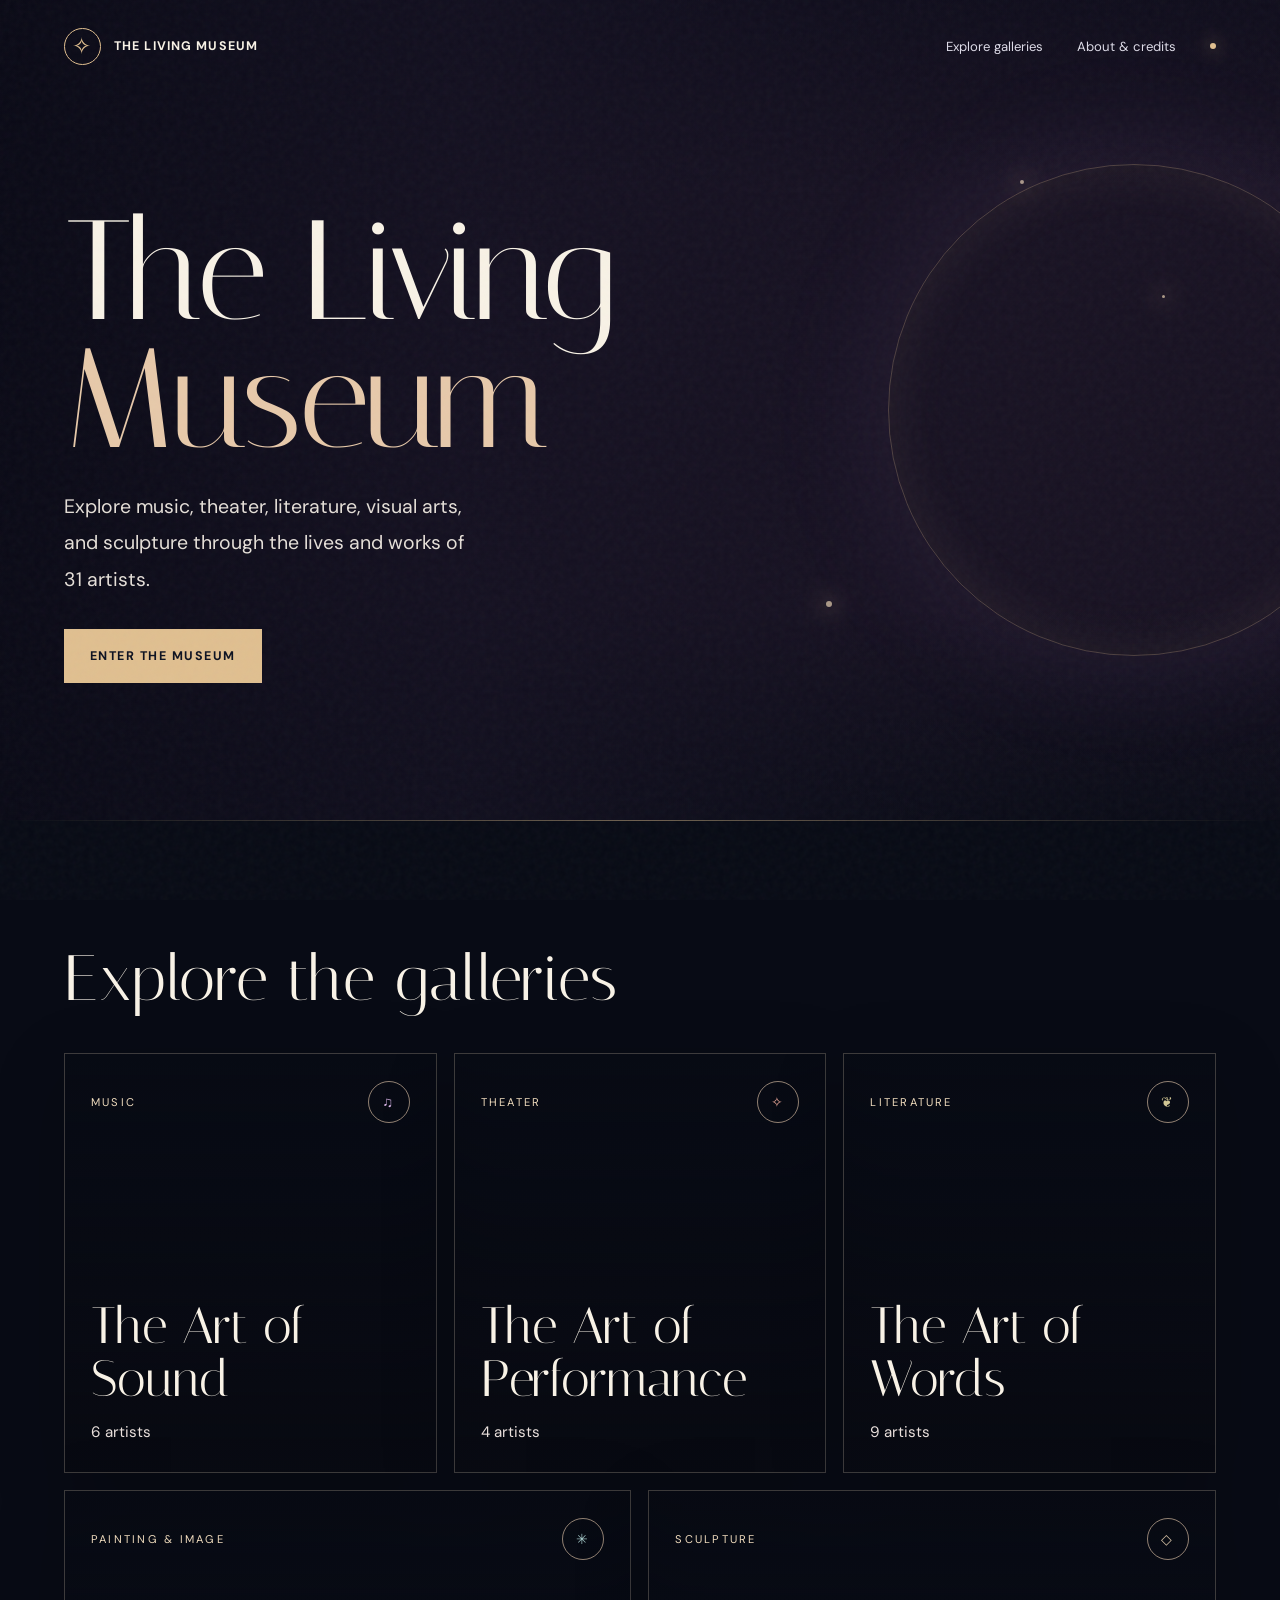
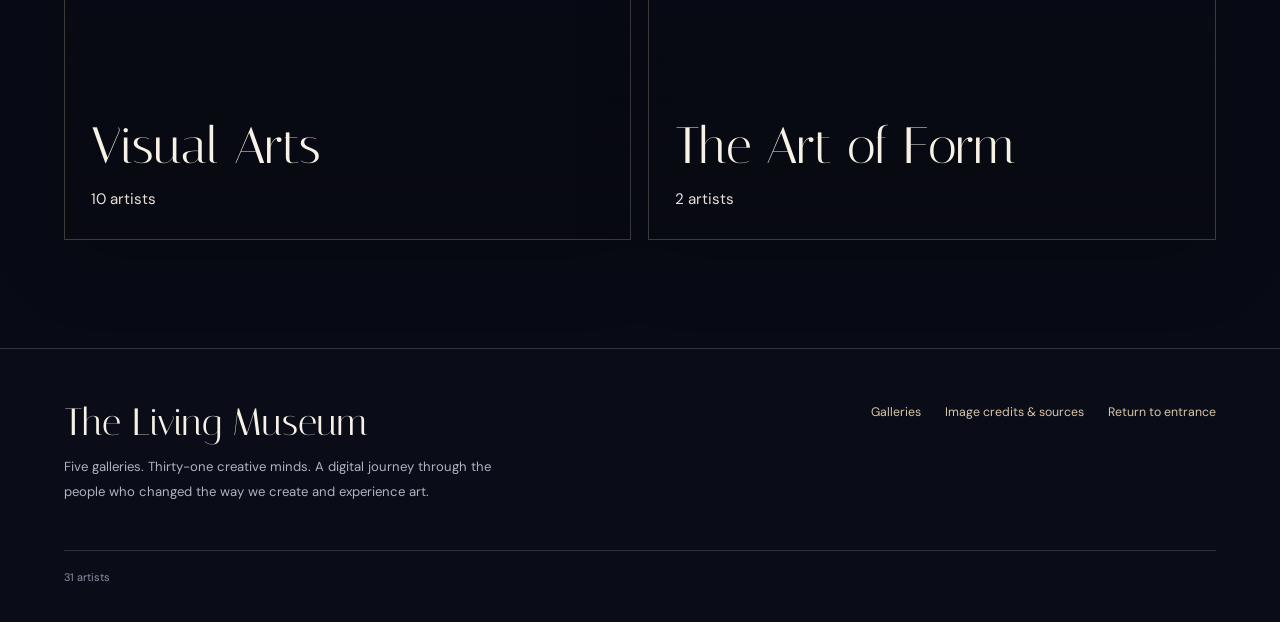
==== museum-preview.html @ c1ebc929 "Add standalone museum preview" ====
<!doctype html>
<html lang="en">
  <head>
    <meta charset="UTF-8" />
    <meta name="viewport" content="width=device-width,initial-scale=1" />
    <meta name="theme-color" content="#0c1020" />
    <meta name="description" content="Step inside The Living Museum: 31 creative voices across music, theater, literature, visual arts, and sculpture." />
    <link rel="preconnect" href="https://fonts.googleapis.com" />
    <link rel="preconnect" href="https://fonts.gstatic.com" crossorigin />
    <link href="https://fonts.googleapis.com/css2?family=DM+Sans:wght@400;500;600;700&family=Italiana&display=swap" rel="stylesheet" />
    <style>:root{color-scheme:dark;--bg:#080b15;--bg2:#111728;--surface:#161b2b;--soft:#252c40;--cream:#f8f2e6;--ink:#ddd4c7;--muted:#a5a8bb;--gold:#e0bf90;--pink:#ebbbca;--line:rgba(248,241,229,.16);font-family:'DM Sans',sans-serif;font-synthesis:none;text-rendering:optimizeLegibility}
*{box-sizing:border-box}html{scroll-behavior:smooth}body{margin:0;background:var(--bg);color:var(--cream);min-height:100vh;overflow-x:hidden}button,a{ -webkit-tap-highlight-color:transparent}button{font:inherit;cursor:pointer}a{color:inherit;text-decoration:none}a:focus-visible,button:focus-visible{outline:2px solid var(--gold);outline-offset:4px}::selection{background:#9d77b6;color:#fff}.skip-link{position:absolute;left:12px;top:-70px;z-index:40;background:var(--gold);padding:12px;color:#070912}.skip-link:focus{top:10px}.serif{font-family:'Italiana',Georgia,serif;font-weight:400;letter-spacing:.008em}.tiny{font-size:.69rem;font-weight:700;letter-spacing:.24em;text-transform:uppercase}.muted{color:var(--muted)}
#app{min-height:100vh}#app:before{content:'';position:fixed;inset:0;pointer-events:none;z-index:20;opacity:.18;background-image:url("data:image/svg+xml,%3Csvg viewBox='0 0 180 180' xmlns='http://www.w3.org/2000/svg'%3E%3Cfilter id='n'%3E%3CfeTurbulence type='fractalNoise' baseFrequency='.82' numOctaves='3' stitchTiles='stitch'/%3E%3C/filter%3E%3Crect width='100%25' height='100%25' opacity='.2' filter='url(%23n)'/%3E%3C/svg%3E")}.shell{max-width:1320px;margin:0 auto;padding:0 clamp(22px,5vw,72px)}
.site-header{position:absolute;top:0;left:0;right:0;z-index:30}.site-header:has(+ main:not(.home-main)){position:relative;background:#0b0d19;border-bottom:1px solid var(--line)}.header-inner{min-height:92px;display:flex;gap:32px;align-items:center;justify-content:space-between}.brand{display:inline-flex;gap:13px;align-items:center;letter-spacing:.09em;font-size:.78rem;font-weight:700;text-transform:uppercase}.brand-symbol{display:grid;place-items:center;width:37px;height:37px;border:1px solid var(--gold);border-radius:50%;font-size:23px;color:var(--gold);font-family:Georgia}.nav-actions{display:flex;gap:34px;align-items:center}.nav-link{font-size:.82rem;color:#dddbe7;transition:color .2s}.nav-link:hover{color:var(--gold)}.nav-dot{width:6px;height:6px;border-radius:100%;background:var(--gold);box-shadow:0 0 18px var(--gold)}
.hero{position:relative;min-height:min(900px,100svh);display:flex;align-items:center;isolation:isolate;overflow:hidden;padding:110px 0 110px}.hero-bg,.gallery-hero-bg{position:absolute;inset:0;z-index:-3;background-image:var(--bg-photo);background-size:cover;background-position:center;filter:saturate(.63) brightness(.66)}.hero-bg{animation:slowZoom 20s ease-in-out infinite alternate}.hero:before{content:'';position:absolute;inset:0;z-index:-2;background:linear-gradient(90deg,rgba(6,8,18,.97) 0%,rgba(8,9,23,.83) 48%,rgba(8,9,23,.35) 100%),linear-gradient(0deg,var(--bg),transparent 30%,rgba(8,9,23,.08) 75%,rgba(8,9,23,.45))}.hero:after{content:'';position:absolute;width:490px;height:490px;border:1px solid rgba(241,203,161,.25);border-radius:50%;right:-100px;top:20%;pointer-events:none;box-shadow:0 0 140px rgba(194,139,229,.09),inset 0 0 60px rgba(239,204,161,.08);animation:orbit 18s ease-in-out infinite alternate}.hero-content{max-width:850px;position:relative;z-index:1;padding-top:70px}.overline{display:flex;align-items:center;gap:20px;color:var(--gold)}.overline:before{content:'';width:32px;height:1px;background:currentColor}.hero h1{font-family:'Italiana',Georgia,serif;max-width:950px;font-size:clamp(76px,10.2vw,154px);line-height:.91;margin:30px 0 36px;font-weight:400;letter-spacing:-.027em;text-wrap:balance}.hero h1 em{color:#e7c9aa;font-style:normal}.hero-lede{max-width:500px;font-size:clamp(1rem,1.6vw,1.22rem);line-height:1.88;color:#e5dfd8}.cta-row{display:flex;gap:25px;align-items:center;flex-wrap:wrap;margin-top:40px}.button-primary{display:inline-flex;align-items:center;gap:22px;justify-content:center;padding:18px 25px;background:var(--gold);color:#0c1120;border:1px solid var(--gold);font-size:.78rem;font-weight:700;letter-spacing:.12em;text-transform:uppercase;transition:transform .2s,background .2s,box-shadow .2s}.button-primary:hover{transform:translateY(-3px);background:#f3d8ad;box-shadow:0 12px 35px #0006}.button-quiet{display:inline-flex;align-items:center;gap:10px;font-size:.82rem;color:#ded5d0}.button-quiet:hover{color:var(--gold)}.hero-side{position:absolute;bottom:46px;right:clamp(22px,5vw,72px);z-index:1;display:flex;gap:25px;align-items:center;color:#c7bdd0;font-size:.75rem}.hero-side .star{color:var(--gold);font-size:1.2rem}.float-spark{position:absolute;pointer-events:none;border-radius:50%;background:#f0d9b8;box-shadow:0 0 23px 4px #edc3a670;opacity:.68;animation:drift 8s ease-in-out infinite alternate}.spark-a{width:4px;height:4px;top:22%;right:20%}.spark-b{width:6px;height:6px;bottom:26%;right:35%;animation-delay:-4s}.spark-c{width:3px;height:3px;top:36%;right:9%;animation-delay:-2s}
.section{padding:108px 0}.section-heading{display:flex;justify-content:space-between;align-items:end;gap:24px;margin-bottom:40px}.section-heading h2{font:400 clamp(42px,5vw,74px)/1.08 'Italiana',Georgia,serif;margin:15px 0 0}.section-heading .section-side{max-width:360px;font-size:.9rem;line-height:1.8;color:var(--muted)}.gold-line{display:block;height:1px;width:100%;background:linear-gradient(90deg,transparent,rgba(224,191,144,.48),transparent)}.gallery-grid{display:grid;grid-template-columns:repeat(6,minmax(0,1fr));gap:17px}.gallery-card{min-height:420px;grid-column:span 2;position:relative;overflow:hidden;isolation:isolate;border:1px solid rgba(238,219,190,.23);display:flex;flex-direction:column;justify-content:space-between;padding:27px 26px 28px;transition:transform .35s,border-color .35s;box-shadow:0 20px 70px #0003}.gallery-card:nth-child(4),.gallery-card:nth-child(5){grid-column:span 3;min-height:350px}.gallery-card:hover{transform:translateY(-8px);border-color:var(--gold)}.gallery-card:before{content:'';position:absolute;inset:0;z-index:-1;background:linear-gradient(0deg,rgba(7,10,21,.98) 0%,rgba(7,10,21,.52) 53%,rgba(7,10,21,.14) 100%),var(--card-photo) center/cover no-repeat;transition:transform .7s,filter .6s;filter:saturate(.7)}.gallery-card:hover:before{transform:scale(1.09);filter:saturate(1)}.gallery-top,.gallery-bottom{display:flex;justify-content:space-between;align-items:center;gap:12px}.gallery-top{color:#efdbbd;font-size:.7rem;letter-spacing:.2em;text-transform:uppercase}.gallery-index{display:grid;place-items:center;width:42px;height:42px;border:1px solid rgba(238,209,178,.6);border-radius:50%;font-family:Georgia;font-size:.9rem}.gallery-name{font-family:'Italiana',Georgia,serif;font-weight:400;line-height:1.04;font-size:clamp(36px,4vw,55px);margin:16px 0}.gallery-caption{color:#e9e0dc;font-size:.86rem;margin:0 0 25px;line-height:1.5}.arrow-circle{flex:none;display:grid;place-items:center;border:1px solid #dfd3bb80;border-radius:100%;width:43px;height:43px;font-size:1.1rem;transition:background .2s,transform .2s}.gallery-card:hover .arrow-circle{background:#edd8b8;color:#1a1620;transform:rotate(-45deg)}.page-entrance{animation:reveal .65s ease both}
.gallery-hero{position:relative;min-height:415px;display:flex;align-items:end;isolation:isolate;overflow:hidden;border-bottom:1px solid var(--line)}.gallery-hero:after{content:'';position:absolute;inset:0;z-index:-2;background:linear-gradient(0deg,#090c18 0%,rgba(7,8,18,.58) 60%,rgba(9,12,24,.6)),linear-gradient(90deg,#090c18,transparent 90%)}.gallery-hero-bg{filter:brightness(.67) saturate(.75);animation:slowZoom 23s ease-in-out infinite alternate}.gallery-hero .shell{width:100%;padding-top:85px;padding-bottom:45px}.eyebrow{color:var(--gold)}.breadcrumbs{display:flex;gap:10px;align-items:center;flex-wrap:wrap;font-size:.78rem;color:#ccc0bd;margin-bottom:37px}.breadcrumbs a:hover{color:var(--gold)}.breadcrumbs .slash{opacity:.5}.gallery-hero h1,.artist-title{font:400 clamp(62px,9.1vw,124px)/.94 'Italiana',Georgia,serif;margin:10px 0 16px;letter-spacing:-.01em}.gallery-hero .subtitle{font-size:1rem;color:#d8cfc8;max-width:660px;line-height:1.8}.gallery-belt{display:flex;gap:15px;align-items:center;padding:26px 0 0;color:var(--gold);font-size:.74rem;letter-spacing:.12em;text-transform:uppercase}.gallery-belt:before{content:'';width:28px;height:1px;background:var(--gold)}.artist-grid{display:grid;grid-template-columns:repeat(3,minmax(0,1fr));gap:23px}.artist-card{display:block;background:linear-gradient(155deg,#1c2033,#131827);border:1px solid var(--line);overflow:hidden;transition:transform .3s,border-color .3s,box-shadow .3s}.artist-card:hover{transform:translateY(-6px);border-color:#c5ac8b7d;box-shadow:0 25px 70px #0007}.artist-card-portrait{height:300px;position:relative;background:linear-gradient(140deg,#2b2545,#172337);overflow:hidden}.artist-card-portrait:after{content:'';position:absolute;inset:0;background:linear-gradient(0deg,#111525 0%,transparent 48%);pointer-events:none}.artist-card-portrait img{width:100%;height:100%;object-fit:cover;object-position:top center;transition:transform .6s;filter:grayscale(.2)}.artist-card:hover img{transform:scale(1.05)}.portrait-placeholder{height:100%;display:flex;align-items:center;justify-content:center;font:400 140px/1 'Italiana',Georgia,serif;color:#e4d0bb35;text-shadow:0 0 100px #dccab327}.artist-card-portrait .card-number{position:absolute;z-index:2;bottom:18px;left:22px;font-size:.72rem;color:#f4d7ad;letter-spacing:.2em}.artist-card-body{padding:23px}.artist-card h3{font:400 clamp(28px,3vw,38px)/1.15 'Italiana',Georgia,serif;margin:0 0 12px}.artist-card-role{color:var(--muted);font-size:.82rem;min-height:36px;margin:0}.artist-card-action{display:flex;align-items:center;justify-content:space-between;border-top:1px solid var(--line);margin-top:23px;padding-top:17px;font-size:.72rem;letter-spacing:.13em;text-transform:uppercase;color:var(--gold)}
.artist-page{background:radial-gradient(ellipse at 85% 5%,#4b355633,transparent 37%),radial-gradient(ellipse at 7% 35%,#4d473820,transparent 45%),var(--bg)}.artist-top{padding:55px 0 0}.back-link{display:inline-flex;align-items:center;gap:12px;font-size:.79rem;letter-spacing:.06em;color:#d2bfad}.back-link:hover{color:var(--gold)}.artist-intro{display:grid;grid-template-columns:minmax(280px,.78fr) 1.22fr;gap:clamp(35px,6vw,85px);align-items:center;padding:46px 0 75px}.portrait-art{height:min(580px,65vw);min-height:360px;position:relative;border:1px solid #e9d2aa70;padding:13px;background:linear-gradient(155deg,#393148,#1b2333);box-shadow:20px 20px 0 #c9a57d12,0 35px 60px #0008}.portrait-art:before,.portrait-art:after{content:'✦';position:absolute;color:#efd0a5;font-size:27px;line-height:1}.portrait-art:before{top:-15px;left:-9px}.portrait-art:after{bottom:-20px;right:-12px}.portrait-inner{width:100%;height:100%;overflow:hidden;background:linear-gradient(140deg,#423048,#1b2239);position:relative}.portrait-inner img{height:100%;width:100%;object-fit:cover;object-position:center 15%}.portrait-inner .portrait-placeholder{font-size:180px}.portrait-label{position:absolute;bottom:22px;left:22px;background:#141728d9;padding:11px 15px;border:1px solid #e6ceab52;color:#e8cbaa;font-size:.62rem;letter-spacing:.2em;text-transform:uppercase}.artist-title{font-size:clamp(64px,7vw,111px);line-height:.96;margin:21px 0 20px}.artist-name-tag{color:#e6cdab;font-size:.77rem;letter-spacing:.17em;text-transform:uppercase}.artist-dates{color:#c4a88a;font-size:1rem;margin-top:0}.artist-description{font-size:clamp(.95rem,1.4vw,1.1rem);color:#cbd0dc;line-height:2.04;max-width:680px}.artist-link{display:inline-flex;margin-top:26px;color:#e7be90;gap:10px;align-items:center;font-size:.77rem;letter-spacing:.12em;text-transform:uppercase;border-bottom:1px solid #deb48b70;padding-bottom:10px}.artist-link:hover{color:#fff}
.works-section{padding:62px 0 100px;border-top:1px solid var(--line)}.works-header{display:flex;justify-content:space-between;gap:30px;align-items:end;margin-bottom:35px}.works-header h2{font:400 clamp(48px,5.7vw,72px)/1 'Italiana',Georgia,serif;margin:15px 0 0}.works-header p{font-size:.82rem;color:var(--muted);max-width:340px;line-height:1.8}.works-grid{display:grid;grid-template-columns:repeat(3,minmax(0,1fr));gap:24px}.work-card{background:#141a2b;border:1px solid #dcc5a22f;display:flex;flex-direction:column;overflow:hidden;transition:border-color .25s,transform .25s}.work-card:hover{border-color:#efd1a77b;transform:translateY(-4px)}.work-art{aspect-ratio:4/3;position:relative;display:flex;justify-content:center;align-items:center;background:radial-gradient(ellipse at 60% 35%,#60526d6b,transparent 65%),linear-gradient(135deg,#252d44,#141a2b);overflow:hidden}.work-art img{width:100%;height:100%;object-fit:contain;background:#0b0e1a}.work-art .work-fallback{padding:32px;text-align:center;max-width:100%;font:400 clamp(27px,3vw,41px)/1.12 'Italiana',Georgia,serif;color:#ead7c1;overflow-wrap:break-word}.work-art .work-fallback:before{content:'✦';display:block;font:25px Georgia;color:#cfb58f;margin-bottom:22px}.work-art .work-fallback:after{content:'';display:block;width:75px;height:1px;background:#dfcba87a;margin:19px auto 0}.work-art .item-type{position:absolute;top:15px;left:15px;background:#101423cf;border:1px solid #e6cbaf3d;padding:8px 10px;font-size:.56rem;letter-spacing:.19em;text-transform:uppercase;color:#f3d4a9;z-index:2}.work-art .view-zoom{position:absolute;bottom:10px;right:10px;border:1px solid #e9d0a9;background:#121623da;color:#fff;border-radius:50%;width:36px;height:36px;display:none;place-items:center;font-size:1.2rem}.work-art.has-image .view-zoom{display:grid}.work-body{padding:22px 22px 20px;display:flex;flex-direction:column;flex:1}.work-number{font-size:.64rem;color:#d2b18a;letter-spacing:.18em}.work-body h3{font:400 clamp(25px,2.5vw,34px)/1.18 'Italiana',Georgia,serif;margin:10px 0}.work-date{font-size:.73rem;color:#ceb48d;margin:0 0 16px}.work-desc{font-size:.84rem;color:#b8becb;line-height:1.75;margin:0;flex:1}.work-source{margin-top:24px;padding-top:18px;border-top:1px solid var(--line);color:#e5c69e;font-size:.68rem;letter-spacing:.08em;display:flex;align-items:center;justify-content:space-between;gap:10px}.work-source:hover{color:#fff}.video-shell{width:100%;height:100%;padding:0;position:relative;display:grid;place-items:center}.video-shell iframe{border:0;width:100%;height:100%;min-height:225px}.source-hint{font-size:.79rem;line-height:1.8;color:#aaa8b3;margin-top:32px}.source-hint a{color:var(--gold);text-decoration:underline;text-underline-offset:3px}.artist-pager{border-top:1px solid var(--line);padding:35px 0 65px;display:flex;justify-content:space-between;gap:20px}.pager-link{font-size:.77rem;line-height:1.7;color:#efdfc6}.pager-link small{display:block;color:#aaa2b1;font-size:.63rem;letter-spacing:.15em;text-transform:uppercase}.pager-link:hover{color:var(--gold)}
.site-footer{border-top:1px solid var(--line);background:#0a0d18;padding:55px 0 35px}.footer-top{display:flex;justify-content:space-between;gap:40px;align-items:start}.footer-brand{font:400 38px/1 'Italiana',Georgia,serif}.footer-desc{max-width:440px;color:#afb2c1;font-size:.82rem;line-height:1.9}.footer-links{display:flex;gap:24px;flex-wrap:wrap;font-size:.77rem;color:#d9c5a9}.footer-links a:hover{color:#fff}.footer-bottom{border-top:1px solid var(--line);padding-top:18px;margin-top:32px;display:flex;justify-content:space-between;gap:16px;flex-wrap:wrap;font-size:.68rem;color:#8e91a3;line-height:1.65}
.about-section{padding:95px 0 115px}.about-section h1{font:400 clamp(65px,9vw,115px)/1 'Italiana',Georgia,serif;margin:15px 0 28px}.about-section p{max-width:820px;color:#c0c2d1;line-height:1.95}.credit-grid{display:grid;grid-template-columns:repeat(2,1fr);gap:20px;margin-top:45px}.credit-panel{padding:26px;border:1px solid var(--line);background:#141927}.credit-panel h2{font:400 34px 'Italiana',Georgia,serif;margin:0 0 17px}.credit-panel li{margin:10px 0;color:#c3c6d1;font-size:.8rem}.credit-panel a{text-decoration:underline;text-underline-offset:3px;color:#e4c59c}.lightbox{max-width:min(1100px,95vw);max-height:94vh;border:1px solid #cfb896;padding:12px;background:#121724;color:#fff;box-shadow:0 0 0 100vmax #000a}.lightbox::backdrop{background:rgba(2,3,10,.86);backdrop-filter:blur(12px)}.lightbox-header{display:flex;justify-content:space-between;gap:10px;align-items:center;padding:5px 8px 12px;font-size:.88rem}.lightbox-header button{background:transparent;border:1px solid var(--line);color:#fff;padding:8px 12px}.lightbox img{display:block;max-width:100%;max-height:70vh;object-fit:contain;margin:0 auto}.lightbox a{display:inline-block;margin:14px 8px 4px;color:var(--gold);font-size:.82rem;text-decoration:underline}.media-note{font-size:.72rem;color:#b8bac6;line-height:1.7;margin:10px 0}.record-fallback{padding:15px;font-size:4.5rem;color:#e2cba8;opacity:.6}.collection-intro{padding:40px 0 50px;color:#a8adc1;font-size:.84rem;line-height:1.8}.collection-intro strong{color:#ead5b4}
@keyframes reveal{from{opacity:0;transform:translateY(16px)}to{opacity:1;transform:translateY(0)}}@keyframes slowZoom{from{transform:scale(1)}to{transform:scale(1.08)}}@keyframes orbit{0%{transform:translateY(0) rotate(0)}100%{transform:translateY(-35px) rotate(15deg)}}@keyframes drift{from{transform:translateY(0);opacity:.25}to{transform:translate(-18px,25px);opacity:.8}}
@media(max-width:1050px){.gallery-grid{grid-template-columns:repeat(2,1fr)}.gallery-card,.gallery-card:nth-child(4),.gallery-card:nth-child(5){grid-column:span 1;min-height:380px}.artist-grid{grid-template-columns:repeat(2,minmax(0,1fr))}.works-grid{grid-template-columns:repeat(2,minmax(0,1fr))}.artist-intro{gap:40px}.portrait-art{min-height:390px;height:470px}.artist-title{font-size:75px}}
@media(max-width:700px){.header-inner{min-height:78px}.brand{font-size:.68rem}.nav-actions{gap:16px}.nav-link{font-size:.72rem}.nav-dot{display:none}.hero{min-height:740px;padding:100px 0 80px}.hero h1{font-size:clamp(69px,13vw,100px)}.hero-content{padding-top:20px}.hero-side{display:none}.hero:after{width:300px;height:300px;right:-180px}.section{padding:70px 0}.section-heading{align-items:start;flex-direction:column}.gallery-grid,.artist-grid,.works-grid,.credit-grid{grid-template-columns:1fr}.gallery-card,.gallery-card:nth-child(4),.gallery-card:nth-child(5){min-height:330px}.gallery-hero{min-height:375px}.gallery-hero h1{font-size:70px}.artist-card-portrait{height:340px}.artist-intro{grid-template-columns:1fr;padding:32px 0 50px}.portrait-art{width:min(450px,100%);height:440px;min-height:0;justify-self:center}.artist-title{font-size:clamp(66px,13vw,92px)}.artist-description{line-height:1.9}.works-header{flex-direction:column;align-items:start}.works-section{padding:45px 0 70px}.work-art{aspect-ratio:1.25}.footer-top{flex-direction:column}.about-section{padding:70px 0}.button-primary{padding:17px 20px}}
@media(prefers-reduced-motion:reduce){*,*:before,*:after{animation-duration:.001ms!important;animation-iteration-count:1!important;scroll-behavior:auto!important;transition:none!important}}

/* Entrance, gallery wayfinding, and exhibit reading layout. */
[hidden] { display: none !important; }
main:focus { outline: none; }
.hero {
  min-height: min(820px, 96svh);
  background: #191323;
}
.hero-bg { filter: saturate(.78) brightness(.82); }
.hero::before {
  background: linear-gradient(90deg, #0a0a16f5, #131020cb 36%, #15102035 80%),
    linear-gradient(0deg, var(--bg), transparent 26%, transparent 77%, #090a17a6);
}
.hero-shell { width: 100%; }
.hero-content { max-width: 700px; }
.hero h1 {
  max-width: 9ch;
  margin: 0 0 25px;
  font-size: clamp(4.7rem, 11vw, 9rem);
  text-wrap: initial;
}
.hero h1 em { display: block; }
.hero-lede { max-width: 410px; margin: 0 0 30px; }
.gallery-listing h1 { font-size: clamp(3.2rem, 6vw, 5.4rem); margin: 0; }
.gallery-listing .gallery-caption { margin: 0; font-size: .95rem; }
.gallery-card:is(:hover, :focus-visible) { border-color: var(--gallery-accent); }
.gallery-card:is(:hover, :focus-visible)::before { transform: scale(1.06); filter: saturate(1); }
.gallery-index { color: var(--gallery-accent); flex-shrink: 0; }
.gallery-nav { border-bottom: 1px solid var(--line); background: #101321; }
.gallery-nav-inner { display: flex; flex-wrap: wrap; gap: 4px 20px; padding-block: 10px; }
.gallery-nav a { padding: 10px 2px 8px; border-bottom: 2px solid transparent; color: var(--muted); }
.gallery-nav a:is(:hover, [aria-current]) { border-bottom-color: var(--gold); color: var(--cream); }
.artists-section { padding-top: 65px; }
.artist-title, .gallery-hero h1 { overflow-wrap: anywhere; }
.artist-name-tag { color: var(--gallery-accent, var(--gold)); }
.artist-description, .work-desc { font-size: 1rem; }
.work-source { font-size: .875rem; }
.work-art .item-type, .portrait-label { font-size: .75rem; }
.work-art:not(.has-image):not(:has(iframe)) { min-height: 165px; aspect-ratio: 2 / 1; }
.work-art .work-fallback { padding-block: 42px 16px; }
.work-art .work-fallback::before, .work-art .work-fallback::after { display: none; }
.artist-pager .pager-link { font-size: 1rem; }
@media (max-width: 700px) {
  .hero { min-height: min(740px, 100svh); }
  .hero h1 { font-size: clamp(3.8rem, 13vw, 6.2rem); }
  .hero::before { background: linear-gradient(90deg, #0a0a16d9, #15102075), linear-gradient(0deg, var(--bg), transparent 42%); }
  .gallery-nav-inner { gap: 0 14px; }
  .artist-title, .gallery-hero h1 { font-size: clamp(3rem, 10vw, 4.55rem); }
  .portrait-art { height: clamp(270px, 100vw, 440px); }
}
@media (max-width: 385px) {
  .header-inner { gap: 12px; }
  .brand { gap: 7px; }
  .brand-symbol { width: 29px; height: 29px; }
  .nav-actions { gap: 10px; }
}
</style>
    <title>The Living Museum — An Exploration of Creative Minds</title>
  </head>
  <body>
    <a class="skip-link" href="#main">Skip to content</a>
    <div id="app"></div>
    <dialog id="lightbox" class="lightbox" aria-label="Artwork preview">
      <div class="lightbox-header"><span id="lightbox-title">Artwork</span><button id="lightbox-close" type="button" aria-label="Close image">✕</button></div>
      <img id="lightbox-image" alt="" />
      <a id="lightbox-source" target="_blank" rel="noopener noreferrer">Open original source ↗</a>
    </dialog>
    <script>
// Curated selections, 31 figures from the course notebook.
// Visuals are fetched from source services at runtime, never generated.
const PHOTOS = {
  entrance: 'https://images.unsplash.com/photo-1775416344126-f27ace16f375?auto=format&fit=crop&w=2000&q=85',
  sound: 'https://images.pexels.com/photos/6944086/pexels-photo-6944086.jpeg?auto=compress&cs=tinysrgb&w=1400',
  performance: 'https://images.unsplash.com/photo-1565798846807-2af22c843402?auto=format&fit=crop&w=1400&q=80',
  words: 'https://images.unsplash.com/photo-1752035197023-d6c5550e2244?auto=format&fit=crop&w=1400&q=80',
  visual: 'https://images.unsplash.com/photo-1554907984-15263bfd63bd?auto=format&fit=crop&w=1400&q=80',
  form: 'https://images.unsplash.com/photo-1723446923657-6b76de27acb3?auto=format&fit=crop&w=1400&q=80',
};
const PHOTO_CREDITS = [
  {label:'Museum entrance — Unsplash photographer',url:'https://unsplash.com/photos/ornate-room-with-paintings-and-detailed-ceiling-ZMwEQRD65KU'},
  {label:'Music gallery — Volkan Buyukvardar / Pexels',url:'https://www.pexels.com/photo/classic-interior-of-aged-concert-hall-with-chairs-and-piano-6944086/'},
  {label:'Gallery walls — Unsplash',url:'https://unsplash.com/s/photos/framed-photo'},
  {label:'Theater curtains — Unsplash',url:'https://unsplash.com/s/photos/stage-curtains'},
  {label:'Historic library — Unsplash',url:'https://unsplash.com/photos/an-elegant-library-shows-many-books-on-shelves-7AEFNoZDy6Q'},
  {label:'Sculpture hall — Unsplash',url:'https://unsplash.com/photos/a-group-of-people-walking-around-a-museum-cKpF4TZMJDs'},
];
const GALLERIES = [
  { id:'sound', number:'I', name:'The Art of Sound', short:'Music', tagline:'Where emotion finds its voice.', description:'An exploration of the voices, compositions, and performances that moved the world.', icon:'♫', accent:'#d9b4e6', image:PHOTOS.sound },
  { id:'performance', number:'II', name:'The Art of Performance', short:'Theater', tagline:'Every stage holds a thousand lives.', description:'Enter the world of playwrights whose stories still echo through theaters today.', icon:'✧', accent:'#f0ac9c', image:PHOTOS.performance },
  { id:'words', number:'III', name:'The Art of Words', short:'Literature', tagline:'Some worlds are made of words.', description:'Meet the novelists, poets, and thinkers who turned language into lasting art.', icon:'❦', accent:'#d2c795', image:PHOTOS.words },
  { id:'visual', number:'IV', name:'Visual Arts', short:'Painting & image', tagline:'New ways of looking at the world.', description:'Discover artists who transformed color, perspective, portraiture, and storytelling through images.', icon:'✳', accent:'#a6caca', image:PHOTOS.visual },
  { id:'form', number:'V', name:'The Art of Form', short:'Sculpture', tagline:'An idea made tangible.', description:'A gallery of sculpture, light, material, and the spaces between objects.', icon:'◇', accent:'#d8c4a8', image:PHOTOS.form }
];
const W=(title,year,description,media='book',wiki='',video='')=>({title,year,description,media,wiki,video});
const A=(id,name,years,role,bio,wikipedia,works)=>({id,name,years,role,bio,wikipedia,works});
const ARTISTS = [
  // SOUND — titles for performers refer to notable interpretations/recordings, not compositions.
  {...A('leontyne-price','Leontyne Price','1927–','American operatic soprano','Leontyne Price became one of the first Black opera singers to achieve international superstar status. Known for her rich, luminous soprano voice, she was especially celebrated in the operas of Giuseppe Verdi. Her historic performances at the Metropolitan Opera helped reshape expectations about who could command the world’s greatest stages.','Leontyne_Price',[
    W('Aida: “Ritorna vincitor!”','Performance repertoire','A celebrated Verdi role showcasing Price’s dramatic vocal expression.','music'),W('Tosca: “Vissi d’arte”','Performance repertoire','A Puccini aria associated with Price’s expressive operatic style.','music'),W('Il trovatore: “D’amor sull’ali rosee”','Performance repertoire','An example of the Verdi repertoire for which Price was acclaimed.','music')]),gallery:'sound'},
  {...A('zubin-mehta','Zubin Mehta','1936–','Indian orchestral conductor','Born in Mumbai, Zubin Mehta built an international conducting career with major orchestras including the Los Angeles Philharmonic, New York Philharmonic, and Israel Philharmonic. His performances are known for expansive orchestral sound and interpretations of symphonic and operatic classics. His career also illustrates how musical leadership crosses national and cultural boundaries.','Zubin_Mehta',[
    W('Beethoven: Symphony No. 9','Conducting repertoire','A landmark symphonic work that Mehta has conducted in concert.','music'),W('Mahler: Symphony No. 2, “Resurrection”','Conducting repertoire','An enormous orchestral and choral work associated with his Mahler interpretations.','music'),W('Puccini: Turandot','Opera conducting','Mehta conducted a famous large-scale production of this opera in Beijing’s Forbidden City.','music')]),gallery:'sound'},
  {...A('ray-charles','Ray Charles','1930–2004','American singer, pianist & composer','Ray Charles blended gospel, blues, jazz, and rhythm and blues into a sound that helped define soul music. His performances made emotion audible through his voice and piano playing. He also crossed genre boundaries with influential country and pop recordings.','Ray_Charles',[
    W('What’d I Say','1959','An energetic, call-and-response recording that helped bring soul music to a wider audience.','music'),W('Georgia on My Mind','1960','A deeply expressive interpretation that became one of Charles’s signature recordings.','music'),W('Hit the Road Jack','1961','A lively rhythm-and-blues classic featuring striking vocal interplay.','music','','uSiHqxgE2d0')]),gallery:'sound'},
  {...A('bessie-smith','Bessie Smith','1894–1937','American blues singer','Often called the Empress of the Blues, Bessie Smith was one of the most popular and influential singers of the 1920s. Her commanding voice and emotionally direct performances conveyed loss, independence, humor, and resilience. She influenced later generations of jazz, blues, and popular singers.','Bessie_Smith',[
    W('Downhearted Blues','1923','Her breakthrough recording, bringing classic blues singing to a vast audience.','music'),W('St. Louis Blues','1925','An important interpretation of W. C. Handy’s blues standard.','music'),W('Nobody Knows You When You’re Down and Out','1929','A performance about fortune, isolation, and changing relationships.','music')]),gallery:'sound'},
  {...A('frederic-chopin','Frédéric Chopin','1810–1849','Polish composer & pianist','Frédéric Chopin transformed the expressive possibilities of piano music during the Romantic era. His nocturnes, études, preludes, and larger piano works mix technical invention with intimate lyricism. Much of his music reflects both his Polish heritage and his life in Paris.','Fr%C3%A9d%C3%A9ric_Chopin',[
    W('Nocturne in E-flat Major, Op. 9 No. 2','1832','A lyrical nocturne famous for its ornamented melody and gently flowing accompaniment.','music','','-PaYq5Pt228'),W('Ballade No. 1 in G minor, Op. 23','1835–1836','A dramatic single-movement piano work built through contrasting moods and sweeping climaxes.','music'),W('Polonaise in A-flat Major, Op. 53','1842','A powerful, rhythmically bold work often nicknamed the “Heroic” Polonaise.','music')]),gallery:'sound'},
  {...A('kathleen-battle','Kathleen Battle','1948–','American operatic soprano','Kathleen Battle is known for her clear soprano voice, elegant phrasing, and interpretations of opera, art song, and spirituals. Her career spans leading opera houses and recital stages. She has also brought spirituals and concert music to wider audiences through recordings.','Kathleen_Battle',[
    W('Summertime','1991 Carnegie Hall recital','Battle’s interpretation of Gershwin’s aria appears on her Carnegie Hall recital recording.','music'),W('Depuis le jour','1991 Carnegie Hall recital','A lyrical aria by Gustave Charpentier performed on her acclaimed recital album.','music'),W('Swing Low, Sweet Chariot','1991 Carnegie Hall recital','A traditional spiritual included in her Carnegie Hall performance repertoire.','music')]),gallery:'sound'},
  // PERFORMANCE
  {...A('tennessee-williams','Tennessee Williams','1911–1983','American playwright','Tennessee Williams wrote psychologically intense plays about longing, loneliness, memory, and fragile hopes. His poetic dialogue and complicated characters changed twentieth-century American drama. His best-known works continue to be staged across the world.','Tennessee_Williams',[
    W('The Glass Menagerie','1944','A memory play about family responsibility, escape, and the stories people tell about themselves.'),W('A Streetcar Named Desire','1947','A drama exploring desire, violence, illusion, and social change.'),W('Cat on a Hot Tin Roof','1955','A tense family drama about inheritance, repression, and truth.')]),gallery:'performance'},
  {...A('anton-chekhov','Anton Chekhov','1860–1904','Russian playwright & short-story writer','Anton Chekhov pioneered a subtle dramatic style in which ordinary conversations reveal unspoken emotions and frustrated hopes. His plays avoid simple heroes and villains, finding meaning in the pauses and tensions of everyday life. His writing strongly influenced modern realistic theater.','Anton_Chekhov',[
    W('The Seagull','1896','A play about artists, love, ambition, and the disappointment of unrealized dreams.'),W('Uncle Vanya','1899','An intimate look at regret, love, and lives that seem to have gone off course.'),W('The Cherry Orchard','1904','A tragicomic story of a family facing loss and a changing social order.')]),gallery:'performance'},
  {...A('william-shakespeare','William Shakespeare','1564–1616','English playwright & poet','William Shakespeare created plays and poetry that profoundly shaped English literature and the theater. His tragedies, comedies, and histories explore love, power, identity, and human contradiction. His characters and phrases remain part of artistic life centuries later.','William_Shakespeare',[
    W('Hamlet','c. 1600','A tragedy about grief, revenge, doubt, and the difficulty of action.'),W('Romeo and Juliet','c. 1595','A tragedy of young love caught between two feuding families.'),W('Macbeth','c. 1606','A tragedy about ambition, guilt, and the destruction caused by power.')]),gallery:'performance'},
  {...A('lorraine-hansberry','Lorraine Hansberry','1930–1965','American playwright & activist','Lorraine Hansberry brought the hopes and pressures of a Black working-class family to Broadway in A Raisin in the Sun. Her writing combines intimate family conflict with questions of race, housing, identity, and political change. She remains a major voice in American theater.','Lorraine_Hansberry',[
    W('A Raisin in the Sun','1959','A landmark Broadway play about a Chicago family’s dreams and housing discrimination.'),W('The Sign in Sidney Brustein’s Window','1964','A drama about idealism, relationships, and political engagement.'),W('Les Blancs','1970','A posthumously produced play confronting colonialism and liberation.')]),gallery:'performance'},
  // WORDS
  {...A('fyodor-dostoyevsky','Fyodor Dostoyevsky','1821–1881','Russian novelist','Fyodor Dostoyevsky explored guilt, morality, faith, freedom, and the darkest corners of the human mind. His novels immerse readers in characters wrestling with ethical and psychological crises. His work influenced both modern fiction and philosophy.','Fyodor_Dostoevsky',[
    W('Crime and Punishment','1866','A psychological novel examining guilt, conscience, and the aftermath of violence.'),W('The Idiot','1869','A novel testing compassion and innocence against society’s cruelty.'),W('The Brothers Karamazov','1880','A family drama examining faith, doubt, responsibility, and morality.')]),gallery:'words'},
  {...A('voltaire','Voltaire','1694–1778','French writer & philosopher','Voltaire was a central voice of the European Enlightenment. Through satire, essays, and fiction, he challenged intolerance, abuses of power, and unquestioned authority. His wit helped make philosophical debate accessible to a wide reading public.','Voltaire',[
    W('Candide','1759','A satirical adventure questioning easy optimism and inherited beliefs.'),W('Letters Concerning the English Nation','1733–1734','Observations about English society, religion, and intellectual freedom.'),W('Philosophical Dictionary','1764','A collection of short arguments challenging dogmatism and intolerance.')]),gallery:'words'},
  {...A('gwendolyn-brooks','Gwendolyn Brooks','1917–2000','American poet','Gwendolyn Brooks wrote precise, musical poetry about everyday Black life, especially in Chicago. In 1950 she became the first Black writer to receive the Pulitzer Prize for Poetry. Her compact lines can hold both intimate observation and powerful social criticism.','Gwendolyn_Brooks',[
    W('A Street in Bronzeville','1945','Her debut poetry collection portrays lives and neighborhoods with striking detail.'),W('Annie Allen','1949','A Pulitzer Prize–winning collection following a Black girl into adulthood.'),W('We Real Cool','1960','A brief, influential poem about identity, risk, and youth.')]),gallery:'words'},
  {...A('robert-frost','Robert Frost','1874–1963','American poet','Robert Frost used conversational language and rural New England settings to explore difficult choices and human relationships. His familiar imagery often conceals uncertainty and philosophical complexity. He became one of the most widely read American poets of the twentieth century.','Robert_Frost',[
    W('Mending Wall','1914','A poem about boundaries, tradition, and the meaning of neighborliness.'),W('The Road Not Taken','1915','A reflection on choice and how people construct stories about their past.'),W('Stopping by Woods on a Snowy Evening','1923','A lyrical meditation on beauty, stillness, and obligation.')]),gallery:'words'},
  {...A('langston-hughes','Langston Hughes','1901–1967','American poet, novelist & playwright','Langston Hughes was a leading writer of the Harlem Renaissance. His poetry drew on jazz, blues, everyday speech, and the lives of Black Americans. He used accessible language to capture both joy and the struggle for dignity.','Langston_Hughes',[
    W('The Weary Blues','1926','A collection that brings the sounds and rhythms of blues into poetry.'),W('Montage of a Dream Deferred','1951','A book-length sequence of poems portraying Harlem through jazz-like rhythms.'),W('Harlem (“Dream Deferred”)','1951','A short poem asking what happens when aspirations are continually postponed.')]),gallery:'words'},
  {...A('toni-morrison','Toni Morrison','1931–2019','American novelist & essayist','Toni Morrison wrote richly layered novels exploring memory, race, family, and the lasting effects of history. She received the Nobel Prize in Literature in 1993. Her work transformed the possibilities of American fiction through powerful language and storytelling.','Toni_Morrison',[
    W('The Bluest Eye','1970','A debut novel about beauty standards, trauma, and a young girl’s sense of self.'),W('Song of Solomon','1977','A novel about family roots, identity, and the search for freedom.'),W('Beloved','1987','A haunting novel confronting the legacy of slavery and remembrance.')]),gallery:'words'},
  {...A('james-baldwin','James Baldwin','1924–1987','American writer & essayist','James Baldwin used fiction and essays to examine race, sexuality, belonging, religion, and American democracy. His voice combined moral urgency with emotional precision. His writing continues to shape discussions of identity and social justice.','James_Baldwin',[
    W('Go Tell It on the Mountain','1953','A semi-autobiographical novel about religion, family, and growing up in Harlem.'),W('Notes of a Native Son','1955','Essays on race, family, literature, and American life.'),W('The Fire Next Time','1963','Two essays on racial injustice, faith, and the future of the United States.')]),gallery:'words'},
  {...A('alice-walker','Alice Walker','1944–','American novelist, poet & activist','Alice Walker’s writing examines Black women’s lives, creativity, resilience, and the struggle for self-determination. Her novel The Color Purple received the Pulitzer Prize for Fiction. She has also written influential essays about recovering overlooked artistic histories.','Alice_Walker',[
    W('Meridian','1976','A novel about a young woman navigating the civil rights movement.'),W('The Color Purple','1982','An epistolary novel about suffering, friendship, love, and self-discovery.'),W('In Search of Our Mothers’ Gardens','1983','Essays about creativity, heritage, feminism, and Black women’s art.')]),gallery:'words'},
  {...A('zora-neale-hurston','Zora Neale Hurston','1891–1960','American novelist & anthropologist','Zora Neale Hurston was a key Harlem Renaissance writer whose fiction celebrates Black Southern speech, humor, and cultural life. Her work as an anthropologist helped preserve folklore and oral traditions. Her novels feature memorable women seeking independence and their own voices.','Zora_Neale_Hurston',[
    W('Jonah’s Gourd Vine','1934','A novel about faith, relationships, and rural Southern Black life.'),W('Mules and Men','1935','A collection of African American folklore based on Hurston’s fieldwork.'),W('Their Eyes Were Watching God','1937','A novel of love, self-discovery, voice, and independence.')]),gallery:'words'},
  // VISUAL
  {...A('toulouse-lautrec','Henri de Toulouse-Lautrec','1864–1901','French painter & printmaker','Henri de Toulouse-Lautrec captured the nightlife and performers of late nineteenth-century Paris. His posters used bold silhouettes, unusual cropping, and striking flat color. He helped elevate commercial lithography into an influential form of modern art.','Henri_de_Toulouse-Lautrec',[
    W('Moulin Rouge: La Goulue','1891','A pioneering lithographic poster advertising a famous Parisian cabaret performer.','art','Moulin_Rouge:_La_Goulue'),W('At the Moulin Rouge','1892–1895','A painting of the cabaret’s world and its vivid social atmosphere.','art','At_the_Moulin_Rouge'),W('Jane Avril','1893','A celebrated poster featuring the dancer in an elegant, graphic composition.','art','Jane_Avril_(poster)')]),gallery:'visual'},
  {...A('jacob-lawrence','Jacob Lawrence','1917–2000','American painter','Jacob Lawrence is celebrated for narrative painting that tells stories from African American history. He used bold shapes, repeated colors, and compressed space to create visual sequences. The Migration Series remains one of the most important examples of American history represented through modern art.','Jacob_Lawrence',[
    W('The Migration Series','1940–1941','A sixty-panel narrative about the Great Migration from the American South.','art','The_Migration_Series'),W('The Life of Toussaint L’Ouverture','1938','A series recounting the Haitian revolutionary leader’s life.','art','The_Life_of_Toussaint_L%27Ouverture'),W('The Builders','1947','A painting that reflects Lawrence’s interest in work, community, and structure.','art','Jacob_Lawrence')]),gallery:'visual'},
  {...A('aaron-douglas','Aaron Douglas','1899–1979','American painter & muralist','Aaron Douglas developed a distinctive visual language of silhouettes, layered geometric forms, and radiating circles. His murals brought African American history and spiritual life into striking modern compositions. He is widely associated with the visual art of the Harlem Renaissance.','Aaron_Douglas_(artist)',[
    W('Aspects of Negro Life','1934','A four-part mural cycle tracing African American history, struggle, and cultural achievement.','art','Aaron_Douglas_(artist)'),W('Song of the Towers','1934','A mural panel combining jazz, city life, and a longing for freedom.','art','Aaron_Douglas_(artist)'),W('Into Bondage','1936','A painting examining capture, enslavement, and hope through layered silhouettes.','art','Aaron_Douglas_(artist)')]),gallery:'visual'},
  {...A('paul-cezanne','Paul Cézanne','1839–1906','French post-Impressionist painter','Paul Cézanne studied how color, structure, and viewpoint could shape the experience of looking. His landscapes and still lifes helped bridge Impressionism and modern art. Later artists, including Picasso, drew inspiration from his experiments with form.','Paul_C%C3%A9zanne',[
    W('The Card Players','1890–1895','A series of paintings revealing quiet concentration through shapes and color.','art','The_Card_Players'),W('The Basket of Apples','c. 1893','A still life that deliberately bends conventional perspective.','art','The_Basket_of_Apples'),W('Mont Sainte-Victoire','c. 1902–1906','One of the many paintings in which Cézanne studied a mountain through shifting planes of color.','art','Mont_Sainte-Victoire_(C%C3%A9zanne)')]),gallery:'visual'},
  {...A('pablo-picasso','Pablo Picasso','1881–1973','Spanish painter & sculptor','Pablo Picasso was a major figure in twentieth-century art and co-developed Cubism. He questioned fixed perspective and experimented across painting, drawing, sculpture, and printmaking. His work spans intimate portraits and monumental responses to political violence.','Pablo_Picasso',[
    W('Les Demoiselles d’Avignon','1907','A revolutionary painting that fractured traditional space and representation.','art','Les_Demoiselles_d%27Avignon'),W('Guernica','1937','A monumental antiwar painting responding to the bombing of a Basque town.','art','Guernica_(Picasso)'),W('The Weeping Woman','1937','A powerful image of grief using angular forms and emotional color.','art','The_Weeping_Woman')]),gallery:'visual'},
  {...A('georgia-okeeffe','Georgia O’Keeffe','1887–1986','American modernist painter','Georgia O’Keeffe is known for dramatically enlarged flowers, landscapes, and images of the American Southwest. Through scale and simplified form, she made familiar subjects feel mysterious and new. Her work established a distinctive place in American modernism.','Georgia_O%27Keeffe',[
    W('Black Iris III','1926','A close-up flower painting using folds, shadows, and abstraction.','art','Black_Iris_III'),W('Red Canna','1924','A vivid floral painting that magnifies curves and intense color.','art','Red_Canna'),W('Jimson Weed/White Flower No. 1','1932','A monumental white blossom painted at extraordinary scale.','art','Jimson_Weed/White_Flower_No._1')]),gallery:'visual'},
  {...A('leonardo-da-vinci','Leonardo da Vinci','1452–1519','Italian artist, inventor & polymath','Leonardo da Vinci combined artistic observation with scientific curiosity during the Renaissance. His paintings and drawings investigate anatomy, light, motion, and human expression. His notebooks reveal a mind constantly moving between art, engineering, and nature.','Leonardo_da_Vinci',[
    W('Mona Lisa','c. 1503–1519','A celebrated portrait renowned for its subtle expression and atmospheric depth.','art','Mona_Lisa'),W('The Last Supper','c. 1495–1498','A monumental mural staging an emotionally charged moment among Christ and the apostles.','art','The_Last_Supper_(Leonardo)'),W('Vitruvian Man','c. 1490','A drawing exploring the proportions of the human body through geometry.','art','Vitruvian_Man')]),gallery:'visual'},
  {...A('frida-kahlo','Frida Kahlo','1907–1954','Mexican painter','Frida Kahlo made self-portraiture a powerful language for exploring identity, bodily pain, love, and cultural heritage. Her meticulously symbolic paintings combine intensely personal experiences with vivid imagery. She has become an enduring figure in twentieth-century art.','Frida_Kahlo',[
    W('The Two Fridas','1939','A double self-portrait reflecting identity, separation, and emotional conflict.','art','The_Two_Fridas'),W('Self-Portrait with Thorn Necklace and Hummingbird','1940','A symbolic self-portrait mixing vulnerability, nature, and resolve.','art','Self-Portrait_with_Thorn_Necklace_and_Hummingbird'),W('The Broken Column','1944','A striking representation of pain and physical vulnerability.','art','The_Broken_Column')]),gallery:'visual'},
  {...A('rembrandt','Rembrandt','1606–1669','Dutch painter & printmaker','Rembrandt van Rijn was a master of portraiture, storytelling, and dramatic light. He used shadow and expressive faces to bring psychological depth to historical and everyday scenes. His paintings and etchings remain central to the Dutch Golden Age.','Rembrandt',[
    W('The Anatomy Lesson of Dr. Nicolaes Tulp','1632','A group portrait that transforms a scientific demonstration into a dramatic scene.','art','The_Anatomy_Lesson_of_Dr._Nicolaes_Tulp'),W('The Night Watch','1642','A dynamic civic-guard painting famous for its movement and light.','art','The_Night_Watch'),W('The Return of the Prodigal Son','c. 1669','A quiet, emotionally intense interpretation of forgiveness and reconciliation.','art','The_Return_of_the_Prodigal_Son_(Rembrandt)')]),gallery:'visual'},
  {...A('michelangelo','Michelangelo','1475–1564','Italian sculptor, painter & architect','Michelangelo was one of the defining artists of the Italian High Renaissance. His sculptures and monumental ceiling paintings explored human anatomy, drama, and spiritual force. He approached stone and fresco with exceptional ambition and technical command.','Michelangelo',[
    W('Pietà','1498–1499','A marble sculpture of Mary holding Jesus, noted for its tenderness and technical mastery.','art','Piet%C3%A0_(Michelangelo)'),W('David','1501–1504','A monumental marble figure embodying strength, concentration, and Renaissance ideals.','art','David_(Michelangelo)'),W('The Creation of Adam','c. 1512','A famous Sistine Chapel fresco capturing a moment of near-touching hands.','art','The_Creation_of_Adam')]),gallery:'visual'},
  // FORM
  {...A('alberto-giacometti','Alberto Giacometti','1901–1966','Swiss sculptor & painter','Alberto Giacometti created elongated, textured human figures that suggest isolation, movement, and the fragility of existence. His sculptures often feel like fleeting presences in enormous spaces. He is a defining figure of twentieth-century sculpture.','Alberto_Giacometti',[
    W('The Palace at 4 a.m.','1932','An open, dreamlike construction that reflects his engagement with Surrealism.','art','The_Palace_at_4_a.m.'),W('Pointing Man','1947','An attenuated bronze figure reaching through space.','art','L%27Homme_au_doigt'),W('Walking Man I','1960','An iconic elongated bronze figure appearing to stride forward.','art','L%27Homme_qui_marche_I')]),gallery:'form'},
  {...A('isamu-noguchi','Isamu Noguchi','1904–1988','American sculptor & designer','Isamu Noguchi worked across sculpture, furniture, lighting, gardens, and public spaces. He viewed sculpture as something people could move around, inhabit, or use in everyday life. His designs balance organic form, material, light, and the environment.','Isamu_Noguchi',[
    W('Akari Light Sculptures','1951 onward','A family of glowing paper-and-bamboo lighting designs shaped by Japanese craft traditions.','art','Akari_light_sculptures'),W('Red Cube','1968','A bright red geometric sculpture that transforms a New York City plaza.','art','Red_Cube_(sculpture)'),W('Black Sun','1969','A monumental circular stone sculpture framing the surrounding landscape.','art','Black_Sun_(sculpture)')]),gallery:'form'},
];
const getGallery = id => GALLERIES.find(g=>g.id===id);
const getArtist = id => ARTISTS.find(a=>a.id===id);
const byGallery = id => ARTISTS.filter(a=>a.gallery===id);



/* The museum is deliberately dependency-free, so it can publish directly to GitHub Pages.
   No synthetic or AI-generated imagery is used. Photos are real Unsplash photographs;
   previews are retrieved live from Wikimedia Commons / Open Library / YouTube. */
const app = document.querySelector('#app');
const esc = (value='')=>String(value).replace(/[&<>"']/g,c=>({'&':'&amp;','<':'&lt;','>':'&gt;','"':'&quot;',"'":'&#39;'}[c]));
const decoded = value => {try{return decodeURIComponent(value)}catch{return value}};
const wikiArticle = slug => `https://en.wikipedia.org/wiki/${slug}`;
const wikiSearch = query=>`https://en.wikipedia.org/w/index.php?search=${encodeURIComponent(query)}`;
const bookSearch = (title, author)=>`https://openlibrary.org/search?title=${encodeURIComponent(title)}&author=${encodeURIComponent(author)}`;
const musicSearch=(artist,title)=>`https://www.youtube.com/results?search_query=${encodeURIComponent(`${artist} ${title} recording performance`)}`;
const currentHash =()=> (location.hash || '#/').slice(1).replace(/\/+$/,'') || '/';
const wrapMain = (body, className='') => `${header()}<main id="main" class="${className} page-entrance" tabindex="-1">${body}</main>${footer()}`;

function header(){return `<header class="site-header"><div class="header-inner shell"><a class="brand" href="#/" aria-label="The Living Museum, home"><span class="brand-symbol">✧</span><span>The Living Museum</span></a><nav class="nav-actions" aria-label="Main navigation"><a class="nav-link" href="#/galleries">Explore galleries</a><a class="nav-link" href="#/about">About & credits</a><span class="nav-dot" aria-hidden="true"></span></nav></div></header>`}
function footer(){return `<footer class="site-footer"><div class="shell"><div class="footer-top"><div><div class="footer-brand">The Living Museum</div><p class="footer-desc">Five galleries. Thirty-one creative minds. A digital journey through the people who changed the way we create and experience art.</p></div><nav class="footer-links" aria-label="Footer links"><a href="#/galleries">Galleries</a><a href="#/about">Image credits & sources</a><a href="#/">Return to entrance</a></nav></div><div class="footer-bottom"><span>31 artists</span></div></div></footer>`}
function galleryCard(g) {
  const count = byGallery(g.id).length;
  return `<a class="gallery-card" href="#/gallery/${g.id}" style="--card-photo:url('${g.image}');--gallery-accent:${g.accent}">
    <div class="gallery-top"><span>${esc(g.short)}</span><span class="gallery-index" aria-hidden="true">${g.icon}</span></div>
    <div><h3 class="gallery-name">${esc(g.name)}</h3><p class="gallery-caption">${count} artists</p></div>
  </a>`;
}

function galleryListing(isHome) {
  const heading = isHome ? 'h2' : 'h1';
  return `<section class="section gallery-listing" aria-labelledby="gallery-heading"><div class="shell">
    <div class="section-heading"><${heading} id="gallery-heading" class="serif">Explore the galleries</${heading}></div>
    <div class="gallery-grid">${GALLERIES.map(galleryCard).join('')}</div>
  </div></section>`;
}

function home() {
  return wrapMain(`<section class="hero" style="--bg-photo:url('${PHOTOS.entrance}')">
    <div class="hero-bg" aria-hidden="true"></div>
    <div class="float-spark spark-a" aria-hidden="true"></div>
    <div class="float-spark spark-b" aria-hidden="true"></div>
    <div class="float-spark spark-c" aria-hidden="true"></div>
    <div class="shell hero-shell"><div class="hero-content">
      <h1>The Living <em>Museum</em></h1>
      <p class="hero-lede">Explore music, theater, literature, visual arts, and sculpture through the lives and works of 31 artists.</p>
      <a class="button-primary" href="#/galleries">Enter the museum</a>
    </div></div>
  </section><div class="gold-line"></div>${galleryListing(true)}`,'home-main');
}

function lobby() {
  return wrapMain(galleryListing(false),'lobby-main');
}

function galleryNav(activeId) {
  return `<nav class="gallery-nav" aria-label="Museum galleries"><div class="shell gallery-nav-inner">
    ${GALLERIES.map(g => `<a href="#/gallery/${g.id}"${g.id === activeId ? ' aria-current="page"' : ''}>${esc(g.short)}</a>`).join('')}
  </div></nav>`;
}

function artistCard(a){const words=a.name.split(' ');const initial=words.length>1?`${words[0][0]}${words.at(-1)[0]}`:a.name.slice(0,2);return `<a href="#/artist/${a.id}" class="artist-card"><div class="artist-card-portrait"><div class="portrait-placeholder" aria-hidden="true">${esc(initial)}</div><img data-wiki="${esc(a.wikipedia)}" data-kind="portrait" alt="Portrait of ${esc(a.name)}" loading="lazy" hidden /></div><div class="artist-card-body"><h3>${esc(a.name)}</h3><p class="artist-card-role">${esc(a.role)}</p><div class="artist-card-action"><span>View exhibit</span></div></div></a>`}
function galleryPage(id){const g=getGallery(id);if(!g)return missing();const artists=byGallery(id);return wrapMain(`<section class="gallery-hero" style="--bg-photo:url('${g.image}')"><div class="gallery-hero-bg" aria-hidden="true"></div><div class="shell"><div class="breadcrumbs"><a href="#/">Entrance</a><span class="slash">/</span><a href="#/galleries">Galleries</a><span class="slash">/</span><span>${esc(g.name)}</span></div><div class="tiny eyebrow">Gallery ${g.number} &nbsp; · &nbsp; ${artists.length} artists</div><h1>${esc(g.name)}</h1><p class="subtitle">${esc(g.description)}</p></div></section>${galleryNav(g.id)}<section class="section artists-section"><div class="shell"><div class="section-heading"><h2>Artists</h2></div><div class="artist-grid">${artists.map(artistCard).join('')}</div></div></section>`,'gallery-main')}
function sourceForWork(a,w){if(w.media==='music')return w.video?`https://www.youtube.com/watch?v=${w.video}`:musicSearch(a.name,w.title);
  if(w.media==='book')return bookSearch(w.title,a.name);
  return w.wiki && w.wiki!==a.wikipedia?wikiArticle(w.wiki):wikiSearch(`${w.title} ${a.name}`);
}
function mediaMarkup(a,w){let kind=w.media==='music'?'recording':w.media==='book'?'book / play':'artwork';
  if(w.media==='music'&&w.video){return `<div class="work-art"><span class="item-type">Video · ${esc(kind)}</span><div class="video-shell"><iframe loading="lazy" allow="accelerometer; autoplay; clipboard-write; encrypted-media; gyroscope; picture-in-picture; web-share" allowfullscreen title="${esc(w.title)} — performance" referrerpolicy="strict-origin-when-cross-origin" src="https://www.youtube-nocookie.com/embed/${w.video}"></iframe></div></div>`}
  return `<div class="work-art" data-card-media="${esc(w.media)}"><span class="item-type">${esc(kind)}</span><div class="work-fallback">${w.media==='music'?'<span class="record-fallback">♫</span>':esc(w.title)}</div><img hidden data-kind="work" data-media="${esc(w.media)}" data-wiki="${esc(w.wiki === a.wikipedia ? '' : w.wiki)}" data-work="${esc(w.title)}" data-author="${esc(a.name)}" alt="Source-hosted image for ${esc(w.title)}" loading="lazy"/><button type="button" class="view-zoom" aria-label="Enlarge ${esc(w.title)}" data-zoom="${esc(w.title)}">↗</button></div>`
}
function workCard(a,w){const label=w.media==='music'?(w.video?'Watch recording':'Find a recording'):w.media==='book'?'Explore an edition':'Explore original / source';return `<article class="work-card">${mediaMarkup(a,w)}<div class="work-body"><h3>${esc(w.title)}</h3><p class="work-date">${esc(w.year)}</p><p class="work-desc">${esc(w.description)}</p><a class="work-source" href="${esc(sourceForWork(a,w))}" target="_blank" rel="noopener noreferrer"><span>${esc(label)}</span><span aria-hidden="true">↗</span></a></div></article>`}
function artistPage(id){const a=getArtist(id);if(!a)return missing();const g=getGallery(a.gallery);const members=byGallery(a.gallery);const position=members.findIndex(item=>item.id===a.id);const prev=members[(position-1+members.length)%members.length];const next=members[(position+1)%members.length];return wrapMain(`<div class="artist-page" style="--gallery-accent:${g.accent}"><div class="shell"><div class="artist-top"><a class="back-link" href="#/gallery/${g.id}"><span aria-hidden="true">←</span> Back to ${esc(g.name)}</a></div><section class="artist-intro"><div class="portrait-art"><div class="portrait-inner"><div class="portrait-placeholder" aria-hidden="true">${esc(a.name.split(' ').map(x=>x[0]).slice(0,2).join(''))}</div><img hidden data-kind="portrait" data-wiki="${esc(a.wikipedia)}" alt="Portrait of ${esc(a.name)}"/><a class="portrait-label" hidden href="${esc(wikiArticle(a.wikipedia))}" target="_blank" rel="noopener noreferrer">Portrait source ↗</a></div></div><div><div class="artist-name-tag">Gallery ${g.number} &nbsp; / &nbsp; ${esc(g.name)}</div><h1 class="artist-title">${esc(a.name)}</h1><p class="artist-dates">${esc(a.years)} &nbsp; · &nbsp; ${esc(a.role)}</p><p class="artist-description">${esc(a.bio)}</p><a class="artist-link" href="${esc(wikiArticle(a.wikipedia))}" target="_blank" rel="noopener noreferrer">Read artist biography <span aria-hidden="true">↗</span></a></div></section></div><section class="works-section"><div class="shell"><div class="works-header"><div><h2>Featured works</h2></div></div><div class="works-grid">${a.works.map(w=>workCard(a,w)).join('')}</div><p class="source-hint">Images and covers, where available, come from <a href="https://commons.wikimedia.org/" target="_blank" rel="noopener noreferrer">Wikimedia Commons</a> or <a href="https://openlibrary.org/" target="_blank" rel="noopener noreferrer">Open Library</a>. Original recordings are embedded only when verified. Some copyrighted works cannot be reproduced here; use each source link to see the original.</p></div></section><div class="shell"><nav class="artist-pager" aria-label="Browse artist exhibits"><a class="pager-link" href="#/artist/${prev.id}"><small>← Previous artist</small>${esc(prev.name)}</a><a class="pager-link" href="#/artist/${next.id}" style="text-align:right"><small>Next artist →</small>${esc(next.name)}</a></nav></div></div>`,'artist-main')}
function aboutPage(){return wrapMain(`<section class="about-section"><div class="shell"><span class="tiny eyebrow">Behind the collection</span><h1>About this museum.</h1><p>The Living Museum is an educational creative arts project featuring 31 people across five galleries: music, theater, literature, visual arts, and sculpture. Each artist page contains a short background and three selected works. The magic of the site comes from layout, color, lighting, and motion—not generated imagery.</p><p>All gallery photographs are authentic stock photographs. Artist portraits and images are requested from Wikimedia and displayed only if a Commons license can be identified; book-cover previews come from Open Library; a small number of identified performances are embedded from YouTube. We do not claim copyright ownership over artworks, book covers, or recordings. Some works are linked rather than displayed where a suitable reusable preview is unavailable.</p><div class="credit-grid"><section class="credit-panel"><h2>Photography</h2><ul>${PHOTO_CREDITS.map(x=>`<li><a href="${esc(x.url)}" target="_blank" rel="noopener noreferrer">${esc(x.label)} ↗</a></li>`).join('')}</ul></section><section class="credit-panel"><h2>Research & media</h2><ul><li><a href="https://en.wikipedia.org/" target="_blank" rel="noopener noreferrer">Wikipedia — artist overviews and work pages ↗</a></li><li><a href="https://commons.wikimedia.org/wiki/Commons:Reusing_content_outside_Wikimedia" target="_blank" rel="noopener noreferrer">Wikimedia Commons — image files and license details ↗</a></li><li><a href="https://openlibrary.org/dev/docs/api/covers" target="_blank" rel="noopener noreferrer">Open Library — authentic book covers ↗</a></li><li><a href="https://www.youtube.com/" target="_blank" rel="noopener noreferrer">YouTube — source-hosted performances ↗</a></li><li><a href="https://unsplash.com/license" target="_blank" rel="noopener noreferrer">Unsplash License ↗</a></li></ul></section></div></div></section>`,'about-main')}
function missing(){return wrapMain(`<section class="section"><div class="shell"><div class="tiny eyebrow">An empty room</div><h1 class="artist-title">Exhibit not found.</h1><p class="muted">This doorway doesn't lead to a gallery. Return to the collection.</p><a class="button-primary" href="#/galleries">Browse galleries ↗</a></div></section>`,'missing-main')}

// Only reusable / public-domain Commons images are put in third-party page layouts.
const wikiCache=new Map();
async function wikiImage(article){
 const title=decoded(article).replaceAll('_',' ');
 if(wikiCache.has(title))return wikiCache.get(title);
 const task=(async()=>{
  try{
   const params=new URLSearchParams({action:'query',format:'json',prop:'pageimages',titles:title,pithumbsize:'850',pilicense:'free',redirects:'1',origin:'*'});
   const res=await fetch('https://en.wikipedia.org/w/api.php?'+params,{mode:'cors'});if(!res.ok)return null;
   const data=await res.json();const page=Object.values(data.query?.pages||{})[0];
   if(!page?.thumbnail?.source||!page.pageimage)return null;
   const licenseParams=new URLSearchParams({action:'query',format:'json',prop:'imageinfo',titles:`File:${page.pageimage}`,iiprop:'extmetadata|url',iiurlwidth:'850',origin:'*'});
   const lr=await fetch('https://commons.wikimedia.org/w/api.php?'+licenseParams,{mode:'cors'});if(!lr.ok)return null;
   const ld=await lr.json();const file=Object.values(ld.query?.pages||{})[0];
   const info=file?.imageinfo?.[0];const license=(info?.extmetadata?.LicenseShortName?.value||'').toLowerCase();
   if(!/^(?:public domain|pdm|cc0|cc\s*by(?:-sa)?)(?:\s|$)/.test(license))return null;
   if (!info.url || new URL(info.url).pathname.split('/')[2] !== 'commons') return null;
   return {src:info.thumburl || info.url,source:info.descriptionurl,license};
  }catch{return null}
 })();wikiCache.set(title,task);return task;
}
const bookCache=new Map();
async function bookCover(title,author){const key=title+'|'+author;if(bookCache.has(key))return bookCache.get(key);
 const task=(async()=>{try{
  const params=new URLSearchParams({title,author,limit:'10',fields:'key,title,author_name,cover_i'});
  const res=await fetch('https://openlibrary.org/search.json?'+params,{mode:'cors'});if(!res.ok)return null;
  const data=await res.json();const norm=x=>x.toLowerCase().replace(/[^a-z0-9]/g,'');const matched=(data.docs||[]).find(d=>d.cover_i && (norm(d.title)===norm(title)||norm(d.title).startsWith(norm(title))));
  const doc=matched;return doc?{src:`https://covers.openlibrary.org/b/id/${doc.cover_i}-L.jpg`,source:`https://openlibrary.org${doc.key}`,license:'Book cover · publisher rights retained'}:null;
 }catch{return null}})();bookCache.set(key,task);return task;
}
async function hydrateImages(){
 const images=[...app.querySelectorAll('img[data-kind]')];
 await Promise.all(images.map(async image=>{
  const media=image.dataset.media;const result=media==='book' ?await bookCover(image.dataset.work,image.dataset.author):image.dataset.wiki ? await wikiImage(image.dataset.wiki) : null;
  if(!image.isConnected||!result?.src)return;
  image.onload=()=>{if(!image.isConnected)return;image.hidden=false;const placeholder=image.parentElement.querySelector('.portrait-placeholder, .work-fallback');if(placeholder)placeholder.hidden=true;const parent=image.closest('.work-art');if(parent){parent.classList.add('has-image');parent.dataset.source=result.source;parent.dataset.title=image.dataset.work;}const portraitLink=image.parentElement.querySelector('.portrait-label');if(portraitLink){portraitLink.hidden=false;portraitLink.href=result.source;portraitLink.textContent='Portrait · '+(result.license||'source')+' ↗';}}
  image.onerror=()=>{image.hidden=true;image.parentElement.querySelector('.work-fallback, .portrait-placeholder')?.removeAttribute('hidden')};
  image.src=result.src;image.dataset.imageSource=result.source;
 }));
}
function render(moveFocus = false){const route=currentHash();let html;
 if(route==='/'||route==='')html=home();
 else if(route==='/galleries')html=lobby();
 else if(route.startsWith('/gallery/'))html=galleryPage(route.slice('/gallery/'.length));
 else if(route.startsWith('/artist/'))html=artistPage(route.slice('/artist/'.length));
 else if(route==='/about')html=aboutPage();
 else html=missing();
 const lightbox = document.querySelector('#lightbox');
 if (lightbox.open) lightbox.close();
 app.innerHTML=html;
 if (moveFocus) app.querySelector('main').focus({preventScroll:true});
 document.title=route.startsWith('/artist/') ? `${getArtist(route.slice(8))?.name||'Artist'} · The Living Museum` : route.startsWith('/gallery/') ? `${getGallery(route.slice(9))?.name||'Gallery'} · The Living Museum`:'The Living Museum — An Exploration of Creative Minds';
 window.scrollTo({top:0,left:0,behavior:'instant'});
 hydrateImages();
}
window.addEventListener('hashchange',()=>{if(location.hash && !location.hash.startsWith('#/'))return;render(true)});
document.addEventListener('click',e=>{
 const zoom=e.target.closest('button[data-zoom]');if(zoom){const wrap=zoom.closest('.work-art');const img=wrap?.querySelector('img:not([hidden])');if(!img)return;const dialog=document.querySelector('#lightbox');document.querySelector('#lightbox-image').src=img.src;document.querySelector('#lightbox-image').alt=img.alt;document.querySelector('#lightbox-title').textContent=wrap.dataset.title||'Artwork';document.querySelector('#lightbox-source').href=img.dataset.imageSource||wrap.dataset.source||'#';dialog.showModal();}
});
document.querySelector('#lightbox-close').addEventListener('click',()=>document.querySelector('#lightbox').close());
document.querySelector('#lightbox').addEventListener('click',e=>{if(e.target===e.currentTarget)e.currentTarget.close()});
render();

</script>
  </body>
</html>
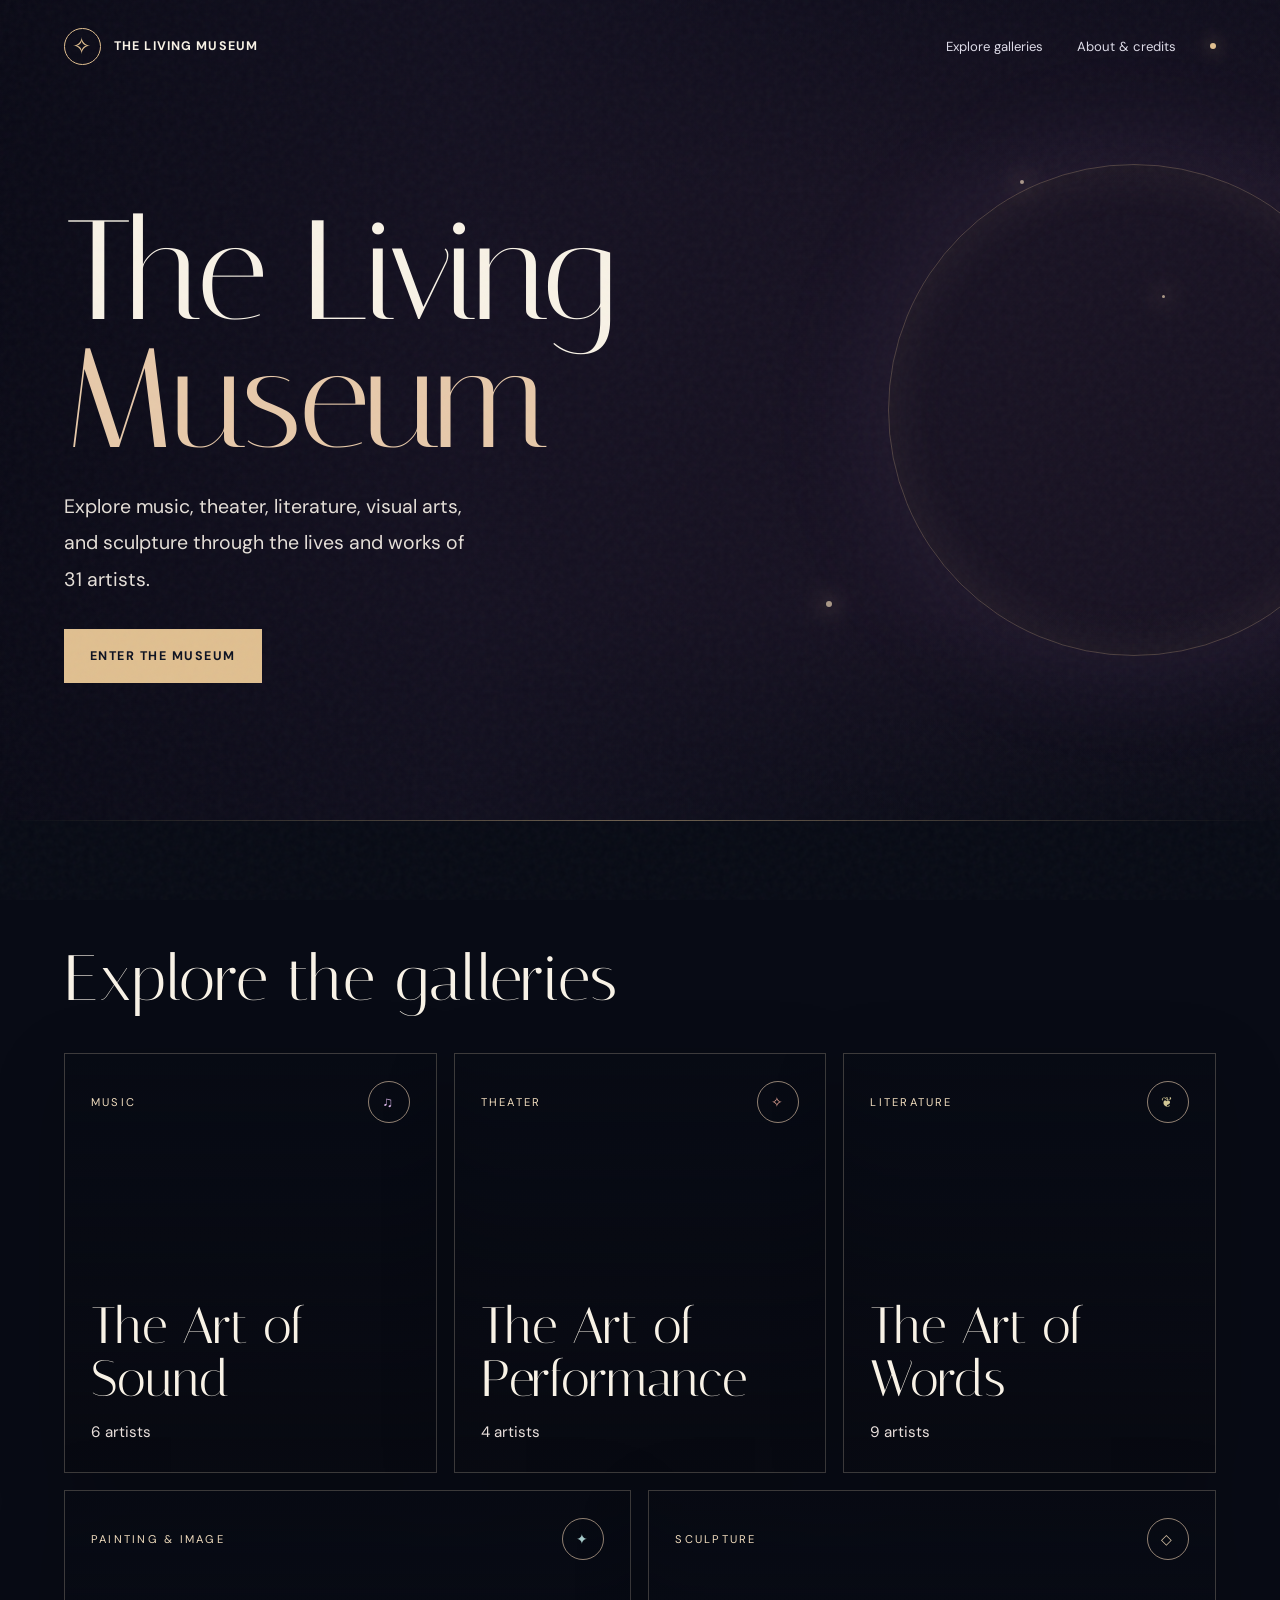
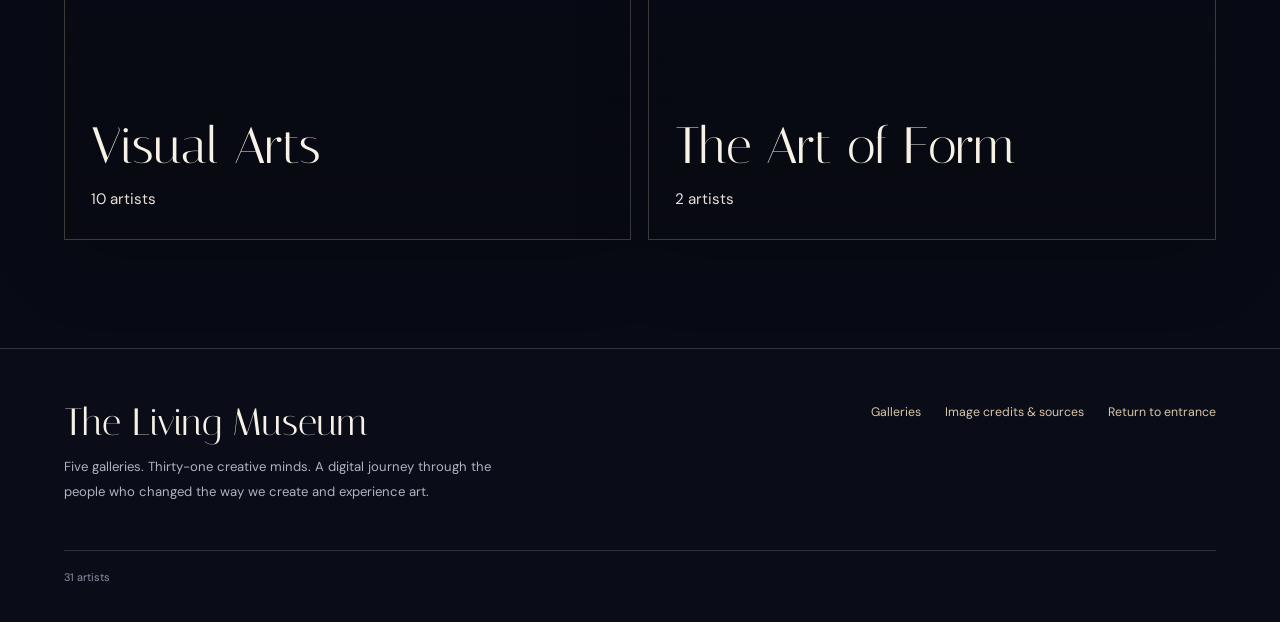
==== commit c4841626: "Use a text star for the Visual Arts gallery icon" ====
--- a/museum-preview.html
+++ b/museum-preview.html
@@ -113,7 +113,7 @@
   { id:'sound', number:'I', name:'The Art of Sound', short:'Music', tagline:'Where emotion finds its voice.', description:'An exploration of the voices, compositions, and performances that moved the world.', icon:'♫', accent:'#d9b4e6', image:PHOTOS.sound },
   { id:'performance', number:'II', name:'The Art of Performance', short:'Theater', tagline:'Every stage holds a thousand lives.', description:'Enter the world of playwrights whose stories still echo through theaters today.', icon:'✧', accent:'#f0ac9c', image:PHOTOS.performance },
   { id:'words', number:'III', name:'The Art of Words', short:'Literature', tagline:'Some worlds are made of words.', description:'Meet the novelists, poets, and thinkers who turned language into lasting art.', icon:'❦', accent:'#d2c795', image:PHOTOS.words },
-  { id:'visual', number:'IV', name:'Visual Arts', short:'Painting & image', tagline:'New ways of looking at the world.', description:'Discover artists who transformed color, perspective, portraiture, and storytelling through images.', icon:'✳', accent:'#a6caca', image:PHOTOS.visual },
+  { id:'visual', number:'IV', name:'Visual Arts', short:'Painting & image', tagline:'New ways of looking at the world.', description:'Discover artists who transformed color, perspective, portraiture, and storytelling through images.', icon:'✦', accent:'#a6caca', image:PHOTOS.visual },
   { id:'form', number:'V', name:'The Art of Form', short:'Sculpture', tagline:'An idea made tangible.', description:'A gallery of sculpture, light, material, and the spaces between objects.', icon:'◇', accent:'#d8c4a8', image:PHOTOS.form }
 ];
 const W=(title,year,description,media='book',wiki='',video='')=>({title,year,description,media,wiki,video});
@@ -129,28 +129,28 @@
   {...A('bessie-smith','Bessie Smith','1894–1937','American blues singer','Often called the Empress of the Blues, Bessie Smith was one of the most popular and influential singers of the 1920s. Her commanding voice and emotionally direct performances conveyed loss, independence, humor, and resilience. She influenced later generations of jazz, blues, and popular singers.','Bessie_Smith',[
     W('Downhearted Blues','1923','Her breakthrough recording, bringing classic blues singing to a vast audience.','music'),W('St. Louis Blues','1925','An important interpretation of W. C. Handy’s blues standard.','music'),W('Nobody Knows You When You’re Down and Out','1929','A performance about fortune, isolation, and changing relationships.','music')]),gallery:'sound'},
   {...A('frederic-chopin','Frédéric Chopin','1810–1849','Polish composer & pianist','Frédéric Chopin transformed the expressive possibilities of piano music during the Romantic era. His nocturnes, études, preludes, and larger piano works mix technical invention with intimate lyricism. Much of his music reflects both his Polish heritage and his life in Paris.','Fr%C3%A9d%C3%A9ric_Chopin',[
-    W('Nocturne in E-flat Major, Op. 9 No. 2','1832','A lyrical nocturne famous for its ornamented melody and gently flowing accompaniment.','music','','-PaYq5Pt228'),W('Ballade No. 1 in G minor, Op. 23','1835–1836','A dramatic single-movement piano work built through contrasting moods and sweeping climaxes.','music'),W('Polonaise in A-flat Major, Op. 53','1842','A powerful, rhythmically bold work often nicknamed the “Heroic” Polonaise.','music')]),gallery:'sound'},
+    W('Nocturne in E-flat Major, Op. 9 No. 2','1830–1831 (composition), 1832 (first edition)','A lyrical nocturne famous for its ornamented melody and gently flowing accompaniment.','music','','-PaYq5Pt228'),W('Ballade No. 1 in G minor, Op. 23','1835–1836','A dramatic single-movement piano work built through contrasting moods and sweeping climaxes.','music'),W('Polonaise in A-flat Major, Op. 53','1842','A powerful, rhythmically bold work often nicknamed the “Heroic” Polonaise.','music')]),gallery:'sound'},
   {...A('kathleen-battle','Kathleen Battle','1948–','American operatic soprano','Kathleen Battle is known for her clear soprano voice, elegant phrasing, and interpretations of opera, art song, and spirituals. Her career spans leading opera houses and recital stages. She has also brought spirituals and concert music to wider audiences through recordings.','Kathleen_Battle',[
     W('Summertime','1991 Carnegie Hall recital','Battle’s interpretation of Gershwin’s aria appears on her Carnegie Hall recital recording.','music'),W('Depuis le jour','1991 Carnegie Hall recital','A lyrical aria by Gustave Charpentier performed on her acclaimed recital album.','music'),W('Swing Low, Sweet Chariot','1991 Carnegie Hall recital','A traditional spiritual included in her Carnegie Hall performance repertoire.','music')]),gallery:'sound'},
   // PERFORMANCE
   {...A('tennessee-williams','Tennessee Williams','1911–1983','American playwright','Tennessee Williams wrote psychologically intense plays about longing, loneliness, memory, and fragile hopes. His poetic dialogue and complicated characters changed twentieth-century American drama. His best-known works continue to be staged across the world.','Tennessee_Williams',[
-    W('The Glass Menagerie','1944','A memory play about family responsibility, escape, and the stories people tell about themselves.'),W('A Streetcar Named Desire','1947','A drama exploring desire, violence, illusion, and social change.'),W('Cat on a Hot Tin Roof','1955','A tense family drama about inheritance, repression, and truth.')]),gallery:'performance'},
+    W('The Glass Menagerie','1944 (Chicago premiere), 1945 (Broadway)','A memory play about family responsibility, escape, and the stories people tell about themselves.'),W('A Streetcar Named Desire','1947','A drama exploring desire, violence, illusion, and social change.'),W('Cat on a Hot Tin Roof','1955','A tense family drama about inheritance, repression, and truth.')]),gallery:'performance'},
   {...A('anton-chekhov','Anton Chekhov','1860–1904','Russian playwright & short-story writer','Anton Chekhov pioneered a subtle dramatic style in which ordinary conversations reveal unspoken emotions and frustrated hopes. His plays avoid simple heroes and villains, finding meaning in the pauses and tensions of everyday life. His writing strongly influenced modern realistic theater.','Anton_Chekhov',[
     W('The Seagull','1896','A play about artists, love, ambition, and the disappointment of unrealized dreams.'),W('Uncle Vanya','1899','An intimate look at regret, love, and lives that seem to have gone off course.'),W('The Cherry Orchard','1904','A tragicomic story of a family facing loss and a changing social order.')]),gallery:'performance'},
   {...A('william-shakespeare','William Shakespeare','1564–1616','English playwright & poet','William Shakespeare created plays and poetry that profoundly shaped English literature and the theater. His tragedies, comedies, and histories explore love, power, identity, and human contradiction. His characters and phrases remain part of artistic life centuries later.','William_Shakespeare',[
     W('Hamlet','c. 1600','A tragedy about grief, revenge, doubt, and the difficulty of action.'),W('Romeo and Juliet','c. 1595','A tragedy of young love caught between two feuding families.'),W('Macbeth','c. 1606','A tragedy about ambition, guilt, and the destruction caused by power.')]),gallery:'performance'},
   {...A('lorraine-hansberry','Lorraine Hansberry','1930–1965','American playwright & activist','Lorraine Hansberry brought the hopes and pressures of a Black working-class family to Broadway in A Raisin in the Sun. Her writing combines intimate family conflict with questions of race, housing, identity, and political change. She remains a major voice in American theater.','Lorraine_Hansberry',[
-    W('A Raisin in the Sun','1959','A landmark Broadway play about a Chicago family’s dreams and housing discrimination.'),W('The Sign in Sidney Brustein’s Window','1964','A drama about idealism, relationships, and political engagement.'),W('Les Blancs','1970','A posthumously produced play confronting colonialism and liberation.')]),gallery:'performance'},
+    W('A Raisin in the Sun','1959','A landmark Broadway play about a Chicago family’s dreams and housing discrimination.'),W('The Sign in Sidney Brustein’s Window','1964','A drama about idealism, relationships, and political engagement.'),W('Les Blancs','1970 (Broadway premiere)','A posthumously produced play confronting colonialism and liberation.')]),gallery:'performance'},
   // WORDS
   {...A('fyodor-dostoyevsky','Fyodor Dostoyevsky','1821–1881','Russian novelist','Fyodor Dostoyevsky explored guilt, morality, faith, freedom, and the darkest corners of the human mind. His novels immerse readers in characters wrestling with ethical and psychological crises. His work influenced both modern fiction and philosophy.','Fyodor_Dostoevsky',[
     W('Crime and Punishment','1866','A psychological novel examining guilt, conscience, and the aftermath of violence.'),W('The Idiot','1869','A novel testing compassion and innocence against society’s cruelty.'),W('The Brothers Karamazov','1880','A family drama examining faith, doubt, responsibility, and morality.')]),gallery:'words'},
   {...A('voltaire','Voltaire','1694–1778','French writer & philosopher','Voltaire was a central voice of the European Enlightenment. Through satire, essays, and fiction, he challenged intolerance, abuses of power, and unquestioned authority. His wit helped make philosophical debate accessible to a wide reading public.','Voltaire',[
     W('Candide','1759','A satirical adventure questioning easy optimism and inherited beliefs.'),W('Letters Concerning the English Nation','1733–1734','Observations about English society, religion, and intellectual freedom.'),W('Philosophical Dictionary','1764','A collection of short arguments challenging dogmatism and intolerance.')]),gallery:'words'},
-  {...A('gwendolyn-brooks','Gwendolyn Brooks','1917–2000','American poet','Gwendolyn Brooks wrote precise, musical poetry about everyday Black life, especially in Chicago. In 1950 she became the first Black writer to receive the Pulitzer Prize for Poetry. Her compact lines can hold both intimate observation and powerful social criticism.','Gwendolyn_Brooks',[
-    W('A Street in Bronzeville','1945','Her debut poetry collection portrays lives and neighborhoods with striking detail.'),W('Annie Allen','1949','A Pulitzer Prize–winning collection following a Black girl into adulthood.'),W('We Real Cool','1960','A brief, influential poem about identity, risk, and youth.')]),gallery:'words'},
+  {...A('gwendolyn-brooks','Gwendolyn Brooks','1917–2000','American poet','Gwendolyn Brooks wrote precise, musical poetry about everyday Black life, especially in Chicago. In 1950 she became the first Black writer to win a Pulitzer Prize, awarded in Poetry for Annie Allen. Her compact lines can hold both intimate observation and powerful social criticism.','Gwendolyn_Brooks',[
+    W('A Street in Bronzeville','1945','Her debut poetry collection portrays lives and neighborhoods with striking detail.'),W('Annie Allen','1949','A Pulitzer Prize–winning collection following a Black girl into adulthood.'),W('We Real Cool','1959 (magazine); 1960 (collection)','A brief, influential poem about identity, risk, and youth.')]),gallery:'words'},
   {...A('robert-frost','Robert Frost','1874–1963','American poet','Robert Frost used conversational language and rural New England settings to explore difficult choices and human relationships. His familiar imagery often conceals uncertainty and philosophical complexity. He became one of the most widely read American poets of the twentieth century.','Robert_Frost',[
     W('Mending Wall','1914','A poem about boundaries, tradition, and the meaning of neighborliness.'),W('The Road Not Taken','1915','A reflection on choice and how people construct stories about their past.'),W('Stopping by Woods on a Snowy Evening','1923','A lyrical meditation on beauty, stillness, and obligation.')]),gallery:'words'},
-  {...A('langston-hughes','Langston Hughes','1901–1967','American poet, novelist & playwright','Langston Hughes was a leading writer of the Harlem Renaissance. His poetry drew on jazz, blues, everyday speech, and the lives of Black Americans. He used accessible language to capture both joy and the struggle for dignity.','Langston_Hughes',[
+  {...A('langston-hughes','Langston Hughes','Born 1901 or 1902 · Died 1967','American poet, novelist & playwright','Langston Hughes was a leading writer of the Harlem Renaissance. A newspaper mention published in December 1901 predates the traditionally cited 1902 birth date. His poetry drew on jazz, blues, everyday speech, and the lives of Black Americans. He used accessible language to capture both joy and the struggle for dignity.','Langston_Hughes',[
     W('The Weary Blues','1926','A collection that brings the sounds and rhythms of blues into poetry.'),W('Montage of a Dream Deferred','1951','A book-length sequence of poems portraying Harlem through jazz-like rhythms.'),W('Harlem (“Dream Deferred”)','1951','A short poem asking what happens when aspirations are continually postponed.')]),gallery:'words'},
   {...A('toni-morrison','Toni Morrison','1931–2019','American novelist & essayist','Toni Morrison wrote richly layered novels exploring memory, race, family, and the lasting effects of history. She received the Nobel Prize in Literature in 1993. Her work transformed the possibilities of American fiction through powerful language and storytelling.','Toni_Morrison',[
     W('The Bluest Eye','1970','A debut novel about beauty standards, trauma, and a young girl’s sense of self.'),W('Song of Solomon','1977','A novel about family roots, identity, and the search for freedom.'),W('Beloved','1987','A haunting novel confronting the legacy of slavery and remembrance.')]),gallery:'words'},
@@ -168,11 +168,11 @@
   {...A('aaron-douglas','Aaron Douglas','1899–1979','American painter & muralist','Aaron Douglas developed a distinctive visual language of silhouettes, layered geometric forms, and radiating circles. His murals brought African American history and spiritual life into striking modern compositions. He is widely associated with the visual art of the Harlem Renaissance.','Aaron_Douglas_(artist)',[
     W('Aspects of Negro Life','1934','A four-part mural cycle tracing African American history, struggle, and cultural achievement.','art','Aaron_Douglas_(artist)'),W('Song of the Towers','1934','A mural panel combining jazz, city life, and a longing for freedom.','art','Aaron_Douglas_(artist)'),W('Into Bondage','1936','A painting examining capture, enslavement, and hope through layered silhouettes.','art','Aaron_Douglas_(artist)')]),gallery:'visual'},
   {...A('paul-cezanne','Paul Cézanne','1839–1906','French post-Impressionist painter','Paul Cézanne studied how color, structure, and viewpoint could shape the experience of looking. His landscapes and still lifes helped bridge Impressionism and modern art. Later artists, including Picasso, drew inspiration from his experiments with form.','Paul_C%C3%A9zanne',[
-    W('The Card Players','1890–1895','A series of paintings revealing quiet concentration through shapes and color.','art','The_Card_Players'),W('The Basket of Apples','c. 1893','A still life that deliberately bends conventional perspective.','art','The_Basket_of_Apples'),W('Mont Sainte-Victoire','c. 1902–1906','One of the many paintings in which Cézanne studied a mountain through shifting planes of color.','art','Mont_Sainte-Victoire_(C%C3%A9zanne)')]),gallery:'visual'},
+    W('The Card Players','c. 1890–1896','A series of paintings revealing quiet concentration through shapes and color.','art','The_Card_Players'),W('The Basket of Apples','c. 1893','A still life that deliberately bends conventional perspective.','art','The_Basket_of_Apples'),W('Mont Sainte-Victoire','c. 1902–1906','One of the many paintings in which Cézanne studied a mountain through shifting planes of color.','art','Mont_Sainte-Victoire_(C%C3%A9zanne)')]),gallery:'visual'},
   {...A('pablo-picasso','Pablo Picasso','1881–1973','Spanish painter & sculptor','Pablo Picasso was a major figure in twentieth-century art and co-developed Cubism. He questioned fixed perspective and experimented across painting, drawing, sculpture, and printmaking. His work spans intimate portraits and monumental responses to political violence.','Pablo_Picasso',[
     W('Les Demoiselles d’Avignon','1907','A revolutionary painting that fractured traditional space and representation.','art','Les_Demoiselles_d%27Avignon'),W('Guernica','1937','A monumental antiwar painting responding to the bombing of a Basque town.','art','Guernica_(Picasso)'),W('The Weeping Woman','1937','A powerful image of grief using angular forms and emotional color.','art','The_Weeping_Woman')]),gallery:'visual'},
   {...A('georgia-okeeffe','Georgia O’Keeffe','1887–1986','American modernist painter','Georgia O’Keeffe is known for dramatically enlarged flowers, landscapes, and images of the American Southwest. Through scale and simplified form, she made familiar subjects feel mysterious and new. Her work established a distinctive place in American modernism.','Georgia_O%27Keeffe',[
-    W('Black Iris III','1926','A close-up flower painting using folds, shadows, and abstraction.','art','Black_Iris_III'),W('Red Canna','1924','A vivid floral painting that magnifies curves and intense color.','art','Red_Canna'),W('Jimson Weed/White Flower No. 1','1932','A monumental white blossom painted at extraordinary scale.','art','Jimson_Weed/White_Flower_No._1')]),gallery:'visual'},
+    W('Black Iris III','1926','A close-up flower painting using folds, shadows, and abstraction.','art','Black_Iris_III'),W('Red Canna','1924–1925','A vivid floral painting that magnifies curves and intense color.','art'),W('Jimson Weed/White Flower No. 1','1932','A monumental white blossom painted at extraordinary scale.','art','Jimson_Weed/White_Flower_No._1')]),gallery:'visual'},
   {...A('leonardo-da-vinci','Leonardo da Vinci','1452–1519','Italian artist, inventor & polymath','Leonardo da Vinci combined artistic observation with scientific curiosity during the Renaissance. His paintings and drawings investigate anatomy, light, motion, and human expression. His notebooks reveal a mind constantly moving between art, engineering, and nature.','Leonardo_da_Vinci',[
     W('Mona Lisa','c. 1503–1519','A celebrated portrait renowned for its subtle expression and atmospheric depth.','art','Mona_Lisa'),W('The Last Supper','c. 1495–1498','A monumental mural staging an emotionally charged moment among Christ and the apostles.','art','The_Last_Supper_(Leonardo)'),W('Vitruvian Man','c. 1490','A drawing exploring the proportions of the human body through geometry.','art','Vitruvian_Man')]),gallery:'visual'},
   {...A('frida-kahlo','Frida Kahlo','1907–1954','Mexican painter','Frida Kahlo made self-portraiture a powerful language for exploring identity, bodily pain, love, and cultural heritage. Her meticulously symbolic paintings combine intensely personal experiences with vivid imagery. She has become an enduring figure in twentieth-century art.','Frida_Kahlo',[
@@ -180,7 +180,7 @@
   {...A('rembrandt','Rembrandt','1606–1669','Dutch painter & printmaker','Rembrandt van Rijn was a master of portraiture, storytelling, and dramatic light. He used shadow and expressive faces to bring psychological depth to historical and everyday scenes. His paintings and etchings remain central to the Dutch Golden Age.','Rembrandt',[
     W('The Anatomy Lesson of Dr. Nicolaes Tulp','1632','A group portrait that transforms a scientific demonstration into a dramatic scene.','art','The_Anatomy_Lesson_of_Dr._Nicolaes_Tulp'),W('The Night Watch','1642','A dynamic civic-guard painting famous for its movement and light.','art','The_Night_Watch'),W('The Return of the Prodigal Son','c. 1669','A quiet, emotionally intense interpretation of forgiveness and reconciliation.','art','The_Return_of_the_Prodigal_Son_(Rembrandt)')]),gallery:'visual'},
   {...A('michelangelo','Michelangelo','1475–1564','Italian sculptor, painter & architect','Michelangelo was one of the defining artists of the Italian High Renaissance. His sculptures and monumental ceiling paintings explored human anatomy, drama, and spiritual force. He approached stone and fresco with exceptional ambition and technical command.','Michelangelo',[
-    W('Pietà','1498–1499','A marble sculpture of Mary holding Jesus, noted for its tenderness and technical mastery.','art','Piet%C3%A0_(Michelangelo)'),W('David','1501–1504','A monumental marble figure embodying strength, concentration, and Renaissance ideals.','art','David_(Michelangelo)'),W('The Creation of Adam','c. 1512','A famous Sistine Chapel fresco capturing a moment of near-touching hands.','art','The_Creation_of_Adam')]),gallery:'visual'},
+    W('Pietà','1498–1499','A marble sculpture of Mary holding Jesus, noted for its tenderness and technical mastery.','art','Piet%C3%A0_(Michelangelo)'),W('David','1501–1504','A monumental marble figure embodying strength, concentration, and Renaissance ideals.','art','David_(Michelangelo)'),W('The Creation of Adam','1508–1512 (Sistine Chapel ceiling)','A famous Sistine Chapel fresco capturing a moment of near-touching hands.','art','The_Creation_of_Adam')]),gallery:'visual'},
   // FORM
   {...A('alberto-giacometti','Alberto Giacometti','1901–1966','Swiss sculptor & painter','Alberto Giacometti created elongated, textured human figures that suggest isolation, movement, and the fragility of existence. His sculptures often feel like fleeting presences in enormous spaces. He is a defining figure of twentieth-century sculpture.','Alberto_Giacometti',[
     W('The Palace at 4 a.m.','1932','An open, dreamlike construction that reflects his engagement with Surrealism.','art','The_Palace_at_4_a.m.'),W('Pointing Man','1947','An attenuated bronze figure reaching through space.','art','L%27Homme_au_doigt'),W('Walking Man I','1960','An iconic elongated bronze figure appearing to stride forward.','art','L%27Homme_qui_marche_I')]),gallery:'form'},
@@ -250,7 +250,59 @@
 
 function artistCard(a){const words=a.name.split(' ');const initial=words.length>1?`${words[0][0]}${words.at(-1)[0]}`:a.name.slice(0,2);return `<a href="#/artist/${a.id}" class="artist-card"><div class="artist-card-portrait"><div class="portrait-placeholder" aria-hidden="true">${esc(initial)}</div><img data-wiki="${esc(a.wikipedia)}" data-kind="portrait" alt="Portrait of ${esc(a.name)}" loading="lazy" hidden /></div><div class="artist-card-body"><h3>${esc(a.name)}</h3><p class="artist-card-role">${esc(a.role)}</p><div class="artist-card-action"><span>View exhibit</span></div></div></a>`}
 function galleryPage(id){const g=getGallery(id);if(!g)return missing();const artists=byGallery(id);return wrapMain(`<section class="gallery-hero" style="--bg-photo:url('${g.image}')"><div class="gallery-hero-bg" aria-hidden="true"></div><div class="shell"><div class="breadcrumbs"><a href="#/">Entrance</a><span class="slash">/</span><a href="#/galleries">Galleries</a><span class="slash">/</span><span>${esc(g.name)}</span></div><div class="tiny eyebrow">Gallery ${g.number} &nbsp; · &nbsp; ${artists.length} artists</div><h1>${esc(g.name)}</h1><p class="subtitle">${esc(g.description)}</p></div></section>${galleryNav(g.id)}<section class="section artists-section"><div class="shell"><div class="section-heading"><h2>Artists</h2></div><div class="artist-grid">${artists.map(artistCard).join('')}</div></div></section>`,'gallery-main')}
-function sourceForWork(a,w){if(w.media==='music')return w.video?`https://www.youtube.com/watch?v=${w.video}`:musicSearch(a.name,w.title);
+const catalogSources = {
+  'The Creation of Adam': 'https://www.museivaticani.va/content/museivaticani/it/collezioni/musei/cappella-sistina/volta.html',
+  'Downhearted Blues': 'https://www.loc.gov/static/programs/national-recording-preservation-board/documents/Down-HeartedBlues.pdf',
+  'The Return of the Prodigal Son': 'https://www.hermitagemuseum.org/digital-collection/43413',
+  'The Glass Menagerie': 'https://www.concordtheatricals.com/p/98161/the-glass-menagerie',
+  'Cat on a Hot Tin Roof': 'https://www.ibdb.com/broadway-production/cat-on-a-hot-tin-roof-2508',
+  'Romeo and Juliet': 'https://www.folger.edu/explore/shakespeares-works/romeo-and-juliet/',
+  'A Raisin in the Sun': 'https://www.themorgan.org/literary-historical/91335',
+  'The Sign in Sidney Brustein’s Window': 'https://www.lhlt.org/works',
+  'Les Blancs': 'https://www.lhlt.org/news/joi-gresham-introduces-les-blancs-national-theatre-home',
+  'A Street in Bronzeville': 'https://www.loc.gov/programs/poetry-and-literature/poet-laureate/poets-laureate/item/n50041281/gwendolyn-brooks/',
+  'Annie Allen': 'https://exhibits.library.illinois.edu/s/rbml/item/30409',
+  'Mending Wall': 'https://rpo.library.utoronto.ca/content/mending-wall',
+  'Stopping by Woods on a Snowy Evening': 'https://rpo.library.utoronto.ca/content/stopping-woods-snowy-evening-3',
+  'The Weary Blues': 'https://library.brown.edu/exhibits/archive/hughes/checklist.html',
+  'The Basket of Apples': 'https://www.cezannecatalogue.com/catalogue/entry.php?id=776',
+  'Red Canna': 'https://access-ok.okeeffemuseum.org/object/8561/',
+  'Jimson Weed/White Flower No. 1': 'https://crystalbridges.org/artworks/2014-35',
+  'Red Cube': 'https://noguchi.whirlihost.com/Detail/artwork/993',
+  "Moulin Rouge: La Goulue": "https://www.metmuseum.org/art/collection/search/333990",
+  "Jane Avril": "https://www.metmuseum.org/art/collection/search/333993",
+  "The Migration Series": "https://www.moma.org/calendar/exhibitions/444",
+  "Aspects of Negro Life": "https://old-digitalcollections.nypl.org/items/6ca557ed-9597-5dcd-e040-e00a18065af4",
+  "Song of the Towers": "https://www.si.edu/object/aspects-negro-life-song-towers-painting%3Asiris_ari_399542",
+  "The Card Players": "https://www.metmuseum.org/art/collection/search/435868",
+  "Mont Sainte-Victoire": "https://www.philamuseum.org/objects/71967",
+  "Guernica": "https://www.museoreinasofia.es/en/collections/artwork/guernica-0/",
+  "Les Demoiselles d’Avignon": "https://www.moma.org/collection/works/79766",
+  "Self-Portrait with Thorn Necklace and Hummingbird": "https://www.hrc.utexas.edu/frida-kahlo-self-portrait/",
+  "David": "https://www.galleriaaccademiafirenze.it/en/artworks/david-michelangelo/",
+  "Pietà": "https://www.basilicasanpietro.va/en/san-pietro/the-pieta-of-saint-peter-s",
+  "Walking Man I": "https://www.fondation-giacometti.com/en/database/174203/walking-man-i",
+  "Pointing Man": "https://www.fondation-giacometti.fr/en/database/181776/pointing-man",
+  "Black Sun": "https://www.si.edu/object/black-sun-sculpture%3Asiris_ari_15043",
+  "Akari Light Sculptures": "https://shop.noguchi.org/collections/akari-light-sculptures",
+  "Hamlet": "https://www.folger.edu/explore/shakespeares-works/hamlet/",
+  "The Night Watch": "https://www.rijksmuseum.nl/nl/collectie/object/De-Nachtwacht-van-Rembrandt-1642--beb298875917ec40ff09779a547f9442",
+  "Polonaise in A-flat Major, Op. 53": "https://chopin.nifc.pl/en/chopin/kompozycja/116_polonaise-in-a-flat-major/",
+  'leontyne-price': 'https://library.rcmusic.com/cgi-bin/koha/opac-ISBDdetail.pl?biblionumber=43941',
+  'kathleen-battle': 'https://www.deutschegrammophon.com/en/catalogue/products/kathleen-battle-at-carnegie-hall-6627',
+  'We Real Cool': 'https://www.poetryfoundation.org/poetrymagazine/poems/28112/we-real-cool',
+  'The Life of Toussaint L’Ouverture': 'https://ccaha.org/news/amistad-research-centers-life-toussaint-louverture-jacob-lawrence',
+  'The Builders': 'https://www.christies.com/en/lot/lot-4907445',
+  'Into Bondage': 'https://www.nga.gov/artworks/166444-bondage',
+  'Black Iris III': 'https://www.metmuseum.org/art/collection/search/489813',
+  'The Last Supper': 'https://cenacolovinciano.org/en/museum/the-works/the-last-supper-leonardo-da-vinci-1452-1519/',
+  'The Anatomy Lesson of Dr. Nicolaes Tulp': 'https://www.mauritshuis.nl/en/our-collection/artworks/146-the-anatomy-lesson-of-dr-nicolaes-tulp',
+  'The Palace at 4 a.m.': 'https://www.moma.org/collection/works/80928'
+};
+function sourceForWork(a,w){
+  const catalog = catalogSources[w.title] || catalogSources[a.id];
+  if (catalog) return catalog;
+  if(w.media==='music')return w.video?`https://www.youtube.com/watch?v=${w.video}`:musicSearch(a.name,w.title);
   if(w.media==='book')return bookSearch(w.title,a.name);
   return w.wiki && w.wiki!==a.wikipedia?wikiArticle(w.wiki):wikiSearch(`${w.title} ${a.name}`);
 }
@@ -258,8 +310,8 @@
   if(w.media==='music'&&w.video){return `<div class="work-art"><span class="item-type">Video · ${esc(kind)}</span><div class="video-shell"><iframe loading="lazy" allow="accelerometer; autoplay; clipboard-write; encrypted-media; gyroscope; picture-in-picture; web-share" allowfullscreen title="${esc(w.title)} — performance" referrerpolicy="strict-origin-when-cross-origin" src="https://www.youtube-nocookie.com/embed/${w.video}"></iframe></div></div>`}
   return `<div class="work-art" data-card-media="${esc(w.media)}"><span class="item-type">${esc(kind)}</span><div class="work-fallback">${w.media==='music'?'<span class="record-fallback">♫</span>':esc(w.title)}</div><img hidden data-kind="work" data-media="${esc(w.media)}" data-wiki="${esc(w.wiki === a.wikipedia ? '' : w.wiki)}" data-work="${esc(w.title)}" data-author="${esc(a.name)}" alt="Source-hosted image for ${esc(w.title)}" loading="lazy"/><button type="button" class="view-zoom" aria-label="Enlarge ${esc(w.title)}" data-zoom="${esc(w.title)}">↗</button></div>`
 }
-function workCard(a,w){const label=w.media==='music'?(w.video?'Watch recording':'Find a recording'):w.media==='book'?'Explore an edition':'Explore original / source';return `<article class="work-card">${mediaMarkup(a,w)}<div class="work-body"><h3>${esc(w.title)}</h3><p class="work-date">${esc(w.year)}</p><p class="work-desc">${esc(w.description)}</p><a class="work-source" href="${esc(sourceForWork(a,w))}" target="_blank" rel="noopener noreferrer"><span>${esc(label)}</span><span aria-hidden="true">↗</span></a></div></article>`}
-function artistPage(id){const a=getArtist(id);if(!a)return missing();const g=getGallery(a.gallery);const members=byGallery(a.gallery);const position=members.findIndex(item=>item.id===a.id);const prev=members[(position-1+members.length)%members.length];const next=members[(position+1)%members.length];return wrapMain(`<div class="artist-page" style="--gallery-accent:${g.accent}"><div class="shell"><div class="artist-top"><a class="back-link" href="#/gallery/${g.id}"><span aria-hidden="true">←</span> Back to ${esc(g.name)}</a></div><section class="artist-intro"><div class="portrait-art"><div class="portrait-inner"><div class="portrait-placeholder" aria-hidden="true">${esc(a.name.split(' ').map(x=>x[0]).slice(0,2).join(''))}</div><img hidden data-kind="portrait" data-wiki="${esc(a.wikipedia)}" alt="Portrait of ${esc(a.name)}"/><a class="portrait-label" hidden href="${esc(wikiArticle(a.wikipedia))}" target="_blank" rel="noopener noreferrer">Portrait source ↗</a></div></div><div><div class="artist-name-tag">Gallery ${g.number} &nbsp; / &nbsp; ${esc(g.name)}</div><h1 class="artist-title">${esc(a.name)}</h1><p class="artist-dates">${esc(a.years)} &nbsp; · &nbsp; ${esc(a.role)}</p><p class="artist-description">${esc(a.bio)}</p><a class="artist-link" href="${esc(wikiArticle(a.wikipedia))}" target="_blank" rel="noopener noreferrer">Read artist biography <span aria-hidden="true">↗</span></a></div></section></div><section class="works-section"><div class="shell"><div class="works-header"><div><h2>Featured works</h2></div></div><div class="works-grid">${a.works.map(w=>workCard(a,w)).join('')}</div><p class="source-hint">Images and covers, where available, come from <a href="https://commons.wikimedia.org/" target="_blank" rel="noopener noreferrer">Wikimedia Commons</a> or <a href="https://openlibrary.org/" target="_blank" rel="noopener noreferrer">Open Library</a>. Original recordings are embedded only when verified. Some copyrighted works cannot be reproduced here; use each source link to see the original.</p></div></section><div class="shell"><nav class="artist-pager" aria-label="Browse artist exhibits"><a class="pager-link" href="#/artist/${prev.id}"><small>← Previous artist</small>${esc(prev.name)}</a><a class="pager-link" href="#/artist/${next.id}" style="text-align:right"><small>Next artist →</small>${esc(next.name)}</a></nav></div></div>`,'artist-main')}
+function workCard(a,w){const label=(catalogSources[w.title] || catalogSources[a.id]) ? 'View catalog source' : w.media==='music'?(w.video?'Watch recording':'Find a recording'):w.media==='book'?'Explore an edition':'Explore original / source';return `<article class="work-card">${mediaMarkup(a,w)}<div class="work-body"><h3>${esc(w.title)}</h3><p class="work-date">${esc(w.year)}</p><p class="work-desc">${esc(w.description)}</p><a class="work-source" href="${esc(sourceForWork(a,w))}" target="_blank" rel="noopener noreferrer"><span>${esc(label)}</span><span aria-hidden="true">↗</span></a></div></article>`}
+function artistPage(id){const a=getArtist(id);if(!a)return missing();const g=getGallery(a.gallery);const members=byGallery(a.gallery);const position=members.findIndex(item=>item.id===a.id);const prev=members[(position-1+members.length)%members.length];const next=members[(position+1)%members.length];return wrapMain(`<div class="artist-page" style="--gallery-accent:${g.accent}"><div class="shell"><div class="artist-top"><a class="back-link" href="#/gallery/${g.id}"><span aria-hidden="true">←</span> Back to ${esc(g.name)}</a></div><section class="artist-intro"><div class="portrait-art"><div class="portrait-inner"><div class="portrait-placeholder" aria-hidden="true">${esc(a.name.split(' ').map(x=>x[0]).slice(0,2).join(''))}</div><img hidden data-kind="portrait" data-wiki="${esc(a.wikipedia)}" alt="Portrait of ${esc(a.name)}"/><a class="portrait-label" hidden href="${esc(wikiArticle(a.wikipedia))}" target="_blank" rel="noopener noreferrer">Portrait source ↗</a></div></div><div><div class="artist-name-tag">Gallery ${g.number} &nbsp; / &nbsp; ${esc(g.name)}</div><h1 class="artist-title">${esc(a.name)}</h1><p class="artist-dates">${esc(a.years)} &nbsp; · &nbsp; ${esc(a.role)}</p><p class="artist-description">${esc(a.bio)}</p><a class="artist-link" href="${esc(wikiArticle(a.wikipedia))}" target="_blank" rel="noopener noreferrer">Read artist biography <span aria-hidden="true">↗</span></a></div></section></div><section class="works-section"><div class="shell"><div class="works-header"><div><h2>Featured works</h2></div></div><div class="works-grid">${a.works.map(w=>workCard(a,w)).join('')}</div><p class="source-hint">Images and covers, where available, come from <a href="https://commons.wikimedia.org/" target="_blank" rel="noopener noreferrer">Wikimedia Commons</a> or <a href="https://openlibrary.org/" target="_blank" rel="noopener noreferrer">Open Library</a>. The Chopin embed is a modern performance of his composition. Recording searches are provided where we lack an embedded performance. Some copyrighted works cannot be reproduced here; use each source link to see the original.</p></div></section><div class="shell"><nav class="artist-pager" aria-label="Browse artist exhibits"><a class="pager-link" href="#/artist/${prev.id}"><small>← Previous artist</small>${esc(prev.name)}</a><a class="pager-link" href="#/artist/${next.id}" style="text-align:right"><small>Next artist →</small>${esc(next.name)}</a></nav></div></div>`,'artist-main')}
 function aboutPage(){return wrapMain(`<section class="about-section"><div class="shell"><span class="tiny eyebrow">Behind the collection</span><h1>About this museum.</h1><p>The Living Museum is an educational creative arts project featuring 31 people across five galleries: music, theater, literature, visual arts, and sculpture. Each artist page contains a short background and three selected works. The magic of the site comes from layout, color, lighting, and motion—not generated imagery.</p><p>All gallery photographs are authentic stock photographs. Artist portraits and images are requested from Wikimedia and displayed only if a Commons license can be identified; book-cover previews come from Open Library; a small number of identified performances are embedded from YouTube. We do not claim copyright ownership over artworks, book covers, or recordings. Some works are linked rather than displayed where a suitable reusable preview is unavailable.</p><div class="credit-grid"><section class="credit-panel"><h2>Photography</h2><ul>${PHOTO_CREDITS.map(x=>`<li><a href="${esc(x.url)}" target="_blank" rel="noopener noreferrer">${esc(x.label)} ↗</a></li>`).join('')}</ul></section><section class="credit-panel"><h2>Research & media</h2><ul><li><a href="https://en.wikipedia.org/" target="_blank" rel="noopener noreferrer">Wikipedia — artist overviews and work pages ↗</a></li><li><a href="https://commons.wikimedia.org/wiki/Commons:Reusing_content_outside_Wikimedia" target="_blank" rel="noopener noreferrer">Wikimedia Commons — image files and license details ↗</a></li><li><a href="https://openlibrary.org/dev/docs/api/covers" target="_blank" rel="noopener noreferrer">Open Library — authentic book covers ↗</a></li><li><a href="https://www.youtube.com/" target="_blank" rel="noopener noreferrer">YouTube — source-hosted performances ↗</a></li><li><a href="https://unsplash.com/license" target="_blank" rel="noopener noreferrer">Unsplash License ↗</a></li></ul></section></div></div></section>`,'about-main')}
 function missing(){return wrapMain(`<section class="section"><div class="shell"><div class="tiny eyebrow">An empty room</div><h1 class="artist-title">Exhibit not found.</h1><p class="muted">This doorway doesn't lead to a gallery. Return to the collection.</p><a class="button-primary" href="#/galleries">Browse galleries ↗</a></div></section>`,'missing-main')}
 
